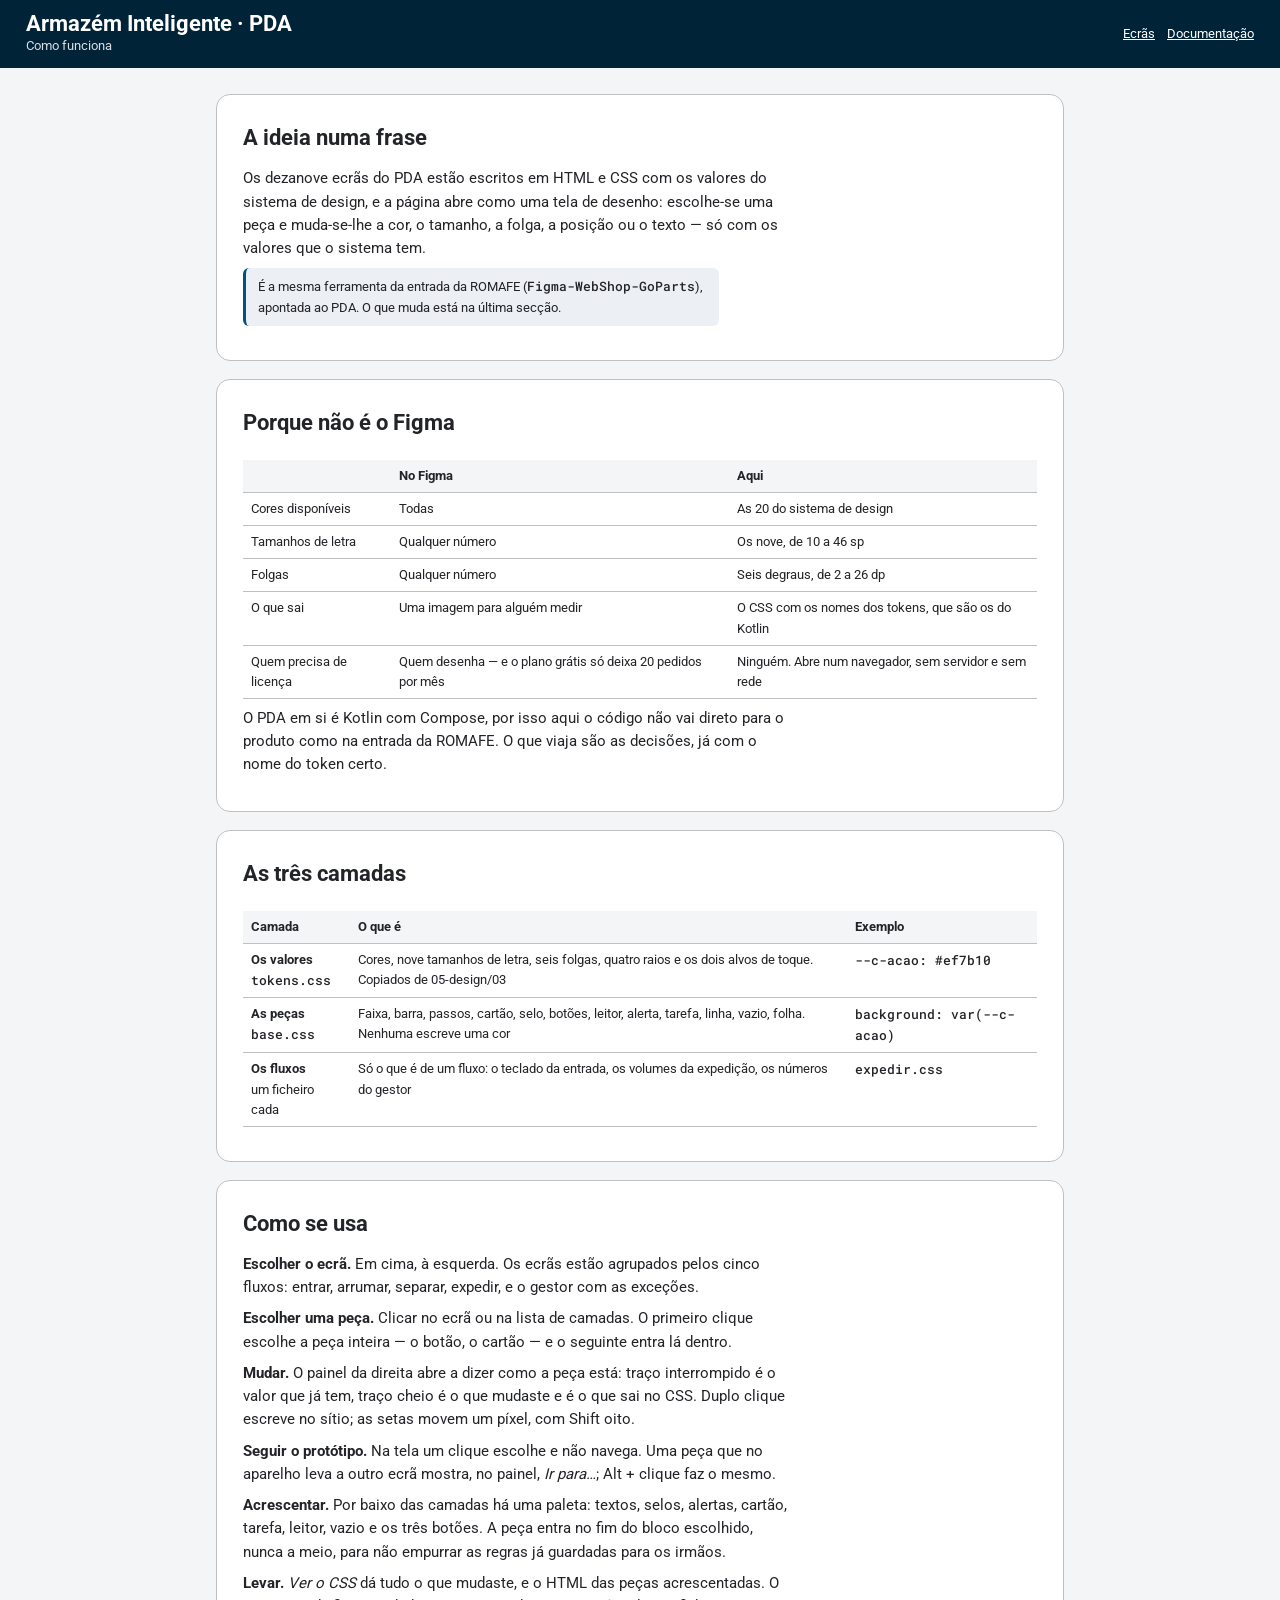
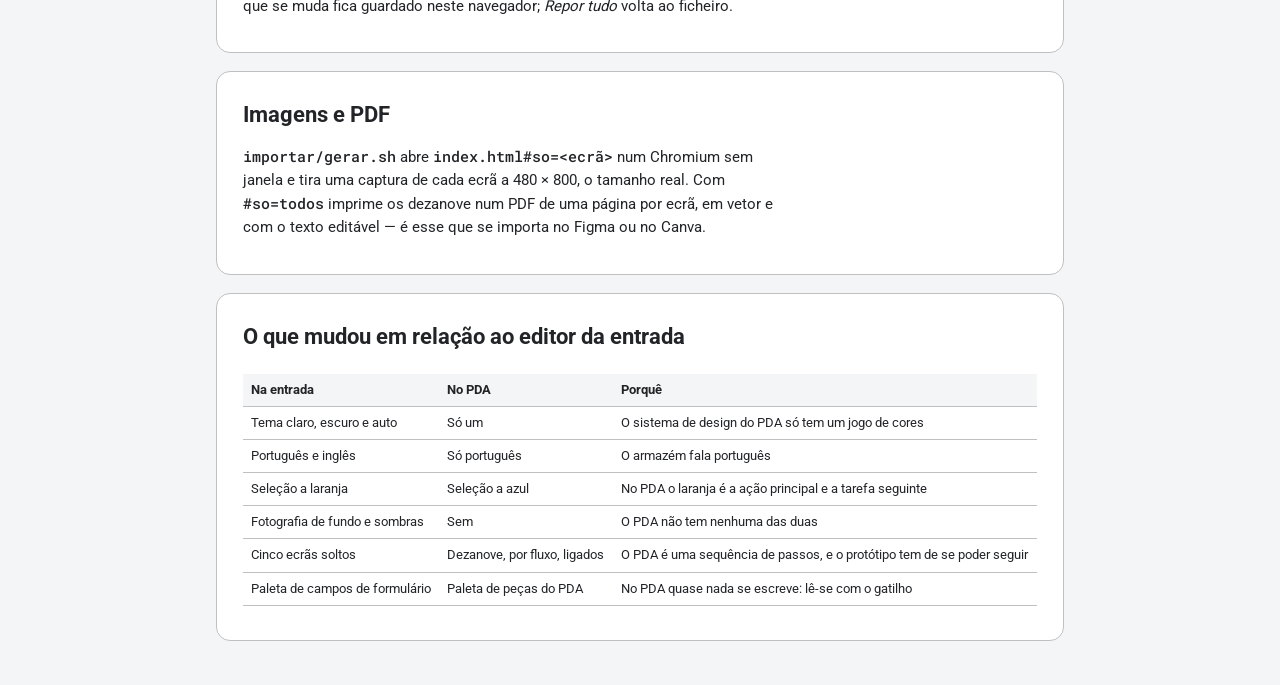
==== web/como-funciona.html @ 97be79d1 "initial" ====
<!DOCTYPE html>
<html lang="pt">
<head>
<meta charset="utf-8">
<meta name="viewport" content="width=device-width, initial-scale=1">
<title>Como funciona — Ecrãs do PDA</title>
<meta name="description" content="O que é a tela de desenho dos ecrãs do PDA, porque não é o Figma, e como está construída.">
<link rel="stylesheet" href="assets/css/tokens.css">
<link rel="stylesheet" href="assets/css/base.css">
<link rel="stylesheet" href="assets/css/documentacao.css">
</head>
<body>

<a class="skip-link" href="#conteudo">Saltar para o conteúdo</a>

<header class="doc-topo">
  <div>
    <h1 class="doc-topo__titulo">Armazém Inteligente · PDA</h1>
    <p class="doc-topo__sub">Como funciona</p>
  </div>
  <nav class="doc-topo__nav" aria-label="Páginas">
    <a href="index.html">Ecrãs</a>
    <a href="documentacao.html">Documentação</a>
  </nav>
</header>

<div class="doc-corpo doc-corpo--simples">
  <main class="doc-conteudo" id="conteudo">

    <section class="seccao" id="ideia">
      <h2>A ideia numa frase</h2>
      <p>
        Os dezanove ecrãs do PDA estão escritos em HTML e CSS com os valores do sistema de
        design, e a página abre como uma tela de desenho: escolhe-se uma peça e muda-se-lhe a
        cor, o tamanho, a folga, a posição ou o texto — só com os valores que o sistema tem.
      </p>
      <p class="nota">
        É a mesma ferramenta da entrada da ROMAFE (<code>Figma-WebShop-GoParts</code>),
        apontada ao PDA. O que muda está na última secção.
      </p>
    </section>

    <section class="seccao" id="diferenca">
      <h2>Porque não é o Figma</h2>
      <div class="rolo">
        <table class="tabela">
          <thead><tr><th></th><th>No Figma</th><th>Aqui</th></tr></thead>
          <tbody>
            <tr><td>Cores disponíveis</td><td>Todas</td><td>As 20 do sistema de design</td></tr>
            <tr><td>Tamanhos de letra</td><td>Qualquer número</td><td>Os nove, de 10 a 46 sp</td></tr>
            <tr><td>Folgas</td><td>Qualquer número</td><td>Seis degraus, de 2 a 26 dp</td></tr>
            <tr><td>O que sai</td><td>Uma imagem para alguém medir</td><td>O CSS com os nomes dos tokens, que são os do Kotlin</td></tr>
            <tr><td>Quem precisa de licença</td><td>Quem desenha — e o plano grátis só deixa 20 pedidos por mês</td><td>Ninguém. Abre num navegador, sem servidor e sem rede</td></tr>
          </tbody>
        </table>
      </div>
      <p>
        O PDA em si é Kotlin com Compose, por isso aqui o código não vai direto para o produto
        como na entrada da ROMAFE. O que viaja são as decisões, já com o nome do token certo.
      </p>
    </section>

    <section class="seccao" id="camadas">
      <h2>As três camadas</h2>
      <div class="rolo">
        <table class="tabela">
          <thead><tr><th>Camada</th><th>O que é</th><th>Exemplo</th></tr></thead>
          <tbody>
            <tr><td><strong>Os valores</strong><br><code>tokens.css</code></td><td>Cores, nove tamanhos de letra, seis folgas, quatro raios e os dois alvos de toque. Copiados de 05-design/03</td><td><code>--c-acao: #ef7b10</code></td></tr>
            <tr><td><strong>As peças</strong><br><code>base.css</code></td><td>Faixa, barra, passos, cartão, selo, botões, leitor, alerta, tarefa, linha, vazio, folha. Nenhuma escreve uma cor</td><td><code>background: var(--c-acao)</code></td></tr>
            <tr><td><strong>Os fluxos</strong><br>um ficheiro cada</td><td>Só o que é de um fluxo: o teclado da entrada, os volumes da expedição, os números do gestor</td><td><code>expedir.css</code></td></tr>
          </tbody>
        </table>
      </div>
    </section>

    <section class="seccao" id="usar">
      <h2>Como se usa</h2>
      <p><strong>Escolher o ecrã.</strong> Em cima, à esquerda. Os ecrãs estão agrupados pelos cinco fluxos: entrar, arrumar, separar, expedir, e o gestor com as exceções.</p>
      <p><strong>Escolher uma peça.</strong> Clicar no ecrã ou na lista de camadas. O primeiro clique escolhe a peça inteira — o botão, o cartão — e o seguinte entra lá dentro.</p>
      <p><strong>Mudar.</strong> O painel da direita abre a dizer como a peça está: traço interrompido é o valor que já tem, traço cheio é o que mudaste e é o que sai no CSS. Duplo clique escreve no sítio; as setas movem um píxel, com Shift oito.</p>
      <p><strong>Seguir o protótipo.</strong> Na tela um clique escolhe e não navega. Uma peça que no aparelho leva a outro ecrã mostra, no painel, <em>Ir para…</em>; Alt + clique faz o mesmo.</p>
      <p><strong>Acrescentar.</strong> Por baixo das camadas há uma paleta: textos, selos, alertas, cartão, tarefa, leitor, vazio e os três botões. A peça entra no fim do bloco escolhido, nunca a meio, para não empurrar as regras já guardadas para os irmãos.</p>
      <p><strong>Levar.</strong> <em>Ver o CSS</em> dá tudo o que mudaste, e o HTML das peças acrescentadas. O que se muda fica guardado neste navegador; <em>Repor tudo</em> volta ao ficheiro.</p>
    </section>

    <section class="seccao" id="importar">
      <h2>Imagens e PDF</h2>
      <p>
        <code>importar/gerar.sh</code> abre <code>index.html#so=&lt;ecrã&gt;</code> num Chromium sem
        janela e tira uma captura de cada ecrã a 480 × 800, o tamanho real. Com
        <code>#so=todos</code> imprime os dezanove num PDF de uma página por ecrã, em vetor e com
        o texto editável — é esse que se importa no Figma ou no Canva.
      </p>
    </section>

    <section class="seccao" id="mudou">
      <h2>O que mudou em relação ao editor da entrada</h2>
      <div class="rolo">
        <table class="tabela">
          <thead><tr><th>Na entrada</th><th>No PDA</th><th>Porquê</th></tr></thead>
          <tbody>
            <tr><td>Tema claro, escuro e auto</td><td>Só um</td><td>O sistema de design do PDA só tem um jogo de cores</td></tr>
            <tr><td>Português e inglês</td><td>Só português</td><td>O armazém fala português</td></tr>
            <tr><td>Seleção a laranja</td><td>Seleção a azul</td><td>No PDA o laranja é a ação principal e a tarefa seguinte</td></tr>
            <tr><td>Fotografia de fundo e sombras</td><td>Sem</td><td>O PDA não tem nenhuma das duas</td></tr>
            <tr><td>Cinco ecrãs soltos</td><td>Dezanove, por fluxo, ligados</td><td>O PDA é uma sequência de passos, e o protótipo tem de se poder seguir</td></tr>
            <tr><td>Paleta de campos de formulário</td><td>Paleta de peças do PDA</td><td>No PDA quase nada se escreve: lê-se com o gatilho</td></tr>
          </tbody>
        </table>
      </div>
    </section>

  </main>
</div>
</body>
</html>
---- web/assets/css/tokens.css ----
/* =========================================================
   ARMAZÉM INTELIGENTE — tokens do PDA
   Copiados sem alterar do sistema de design do dossiê
   (pda-docs/05-design/03-sistema-de-design, que os tira de
   core/design/Theme.kt). Este ficheiro é a única fonte da verdade:
   nenhum ecrã escreve uma cor, um tamanho ou uma folga à mão.

   O PDA não tem tema escuro. O EDA61K trabalha num armazém com a luz
   do armazém, e o sistema de design só define um jogo de cores — por
   isso aqui não há [data-theme], nem regra prefers-color-scheme.
   ========================================================= */

/* Roboto é a letra do Android, e é a que o EDA61K já traz. Vem em woff2
   variável — um ficheiro serve os três pesos. */
@font-face { font-family:'Roboto'; font-style:normal; font-weight:400 700; font-display:swap;
  src:url('../fonts/roboto-latin.woff2') format('woff2');
  unicode-range:U+0000-00FF,U+0131,U+0152-0153,U+02BB-02BC,U+02C6,U+02DA,U+02DC,U+0304,U+0308,U+0329,U+2000-206F,U+20AC,U+2122,U+2191,U+2193,U+2212,U+2215,U+FEFF,U+FFFD; }
@font-face { font-family:'Roboto'; font-style:normal; font-weight:400 700; font-display:swap;
  src:url('../fonts/roboto-latin-ext.woff2') format('woff2');
  unicode-range:U+0100-02BA,U+02BD-02C5,U+02C7-02CC,U+02CE-02D7,U+02DD-02FF,U+1E00-1E9F,U+1EF2-1EFF,U+2020,U+20A0-20AB,U+20AD-20C0,U+2113,U+2C60-2C7F,U+A720-A7FF; }
@font-face { font-family:'Roboto Mono'; font-style:normal; font-weight:500; font-display:swap;
  src:url('../fonts/roboto-mono-latin.woff2') format('woff2');
  unicode-range:U+0000-00FF,U+2000-206F,U+20AC,U+2122,U+FEFF,U+FFFD; }
@font-face { font-family:'Roboto Mono'; font-style:normal; font-weight:500; font-display:swap;
  src:url('../fonts/roboto-mono-latin-ext.woff2') format('woff2');
  unicode-range:U+0100-02BA,U+1E00-1E9F,U+20A0-20C0; }


:root {
  /* ---------- cor — marca (03 §2.1) ---------- */
  --c-acento:        #00537e;   /* cabeçalhos, ligações, seleção */
  --c-acao:          #ef7b10;   /* o botão principal — um por ecrã */
  --c-acao-premido:  #d26c0e;
  --c-cinzento:      #bfc0c2;   /* separadores, molduras */
  --c-invertido:     #012338;   /* faixas e barras */

  /* ---------- cor — superfície e texto (03 §2.2) ---------- */
  --c-fundo:         #f4f5f7;
  --c-cartao:        #ffffff;
  --c-texto:         #222428;
  --c-texto-2:       #52514e;   /* texto secundário */
  --c-texto-3:       #6b6e74;   /* texto ténue */
  --c-sobre-marca:   #ffffff;

  /* ---------- cor — estado (03 §2.3) ----------
     O estado nunca se diz só pela cor: cada um tem cor, palavra e posição. */
  --c-bom:           #367c2b;
  --c-bom-suave:     #e7efe6;
  --c-aviso:         #876c0d;
  --c-aviso-suave:   #fdf5d5;
  --c-serio:         #a2451c;
  --c-erro:          #cf372d;
  --c-erro-suave:    #f9e7e6;
  --c-neutro:        #52514e;
  --c-neutro-suave:  #eceff3;

  /* ---------- tipografia (03 §3) — nove tamanhos, em sp ---------- */
  --f-base: 'Roboto', system-ui, "Segoe UI", Arial, sans-serif;
  --f-mono: 'Roboto Mono', ui-monospace, Consolas, monospace;
  --t-micro:    10px;   /* etiquetas de canto */
  --t-tiny:     12px;   /* legendas */
  --t-small:    13px;   /* texto secundário */
  --t-body:     15px;   /* texto corrente */
  --t-lead:     17px;   /* primeira linha de um cartão */
  --t-big:      22px;   /* títulos de secção */
  --t-huge:     30px;   /* números do relatório */
  --t-giant:    40px;   /* a ordem do passo da missão */
  --t-colossal: 46px;   /* só o que se lê com o braço esticado */

  /* ---------- espaço e forma (03 §4), em dp ---------- */
  --e-xs:  2px;
  --e-sm:  6px;
  --e-md:  8px;
  --e-lg:  12px;
  --e-xl:  18px;
  --e-xxl: 26px;

  --r-sm:   6px;
  --r-md:   10px;
  --r-lg:   14px;
  --r-pill: 999px;

  /* ---------- alvos de toque (03 §4) ---------- */
  --alvo:    48px;   /* o mínimo — e o mínimo das WCAG */
  --alvo-lg: 62px;   /* a ação principal de cada ecrã */

  /* ---------- o aparelho ----------
     Honeywell EDA61K: 480 × 800 px a 240 dpi, que dão 320 × 533 dp. */
  --ecra-l: 320px;
  --ecra-a: 533px;
}


/* ---------- ACRESCENTOS ----------
   Nenhuma cor nova. O que está aqui é uma cor do sistema usada de outra
   maneira, e está marcado para se poder levar ao Theme.kt ou tirar. */
:root {
  /* O véu da folha de exceção: o invertido a 45%. A folha tem de deixar ver
     o passo que está por baixo, senão quem a abre perde o sítio onde estava. */
  --c-veu: rgba(1, 35, 56, .45);

  /* A barra de progresso dos passos: 4 dp, fora da escala de espaço porque
     é uma espessura e não uma folga. */
  --espessura-progresso: 4px;
}
---- web/assets/css/base.css ----
/* =========================================================
   ARMAZÉM INTELIGENTE — peças do PDA
   Os seis componentes do sistema (03 §5) e as peças pequenas que
   os ecrãs repetem. Nenhuma escreve uma cor: todas apontam para
   um valor de tokens.css.
   ========================================================= */

*, *::before, *::after { box-sizing: border-box; }
html, body { margin: 0; }
body { font-family: var(--f-base); color: var(--c-texto); }
p, h1, h2, h3 { margin: 0; }
code { font-family: var(--f-mono); }

.skip-link { position: absolute; left: -9999px; }
.skip-link:focus { left: var(--e-lg); top: var(--e-lg); z-index: 99; background: var(--c-cartao); padding: var(--e-md); }

/* ---------- o ecrã do aparelho ---------- */
.pda {
  position: relative;
  width: var(--ecra-l); height: var(--ecra-a);
  display: flex; flex-direction: column; overflow: hidden;
  background: var(--c-fundo); color: var(--c-texto);
  font-family: var(--f-base); font-size: var(--t-body); line-height: 1.3;
}

.corpo  { flex: 1; min-height: 0; padding: var(--e-lg); display: flex; flex-direction: column; gap: var(--e-md); overflow: hidden; }
.rodape { padding: var(--e-sm) var(--e-lg) var(--e-lg); display: flex; flex-direction: column; gap: var(--e-md); }

/* ---------- Faixa: quem é e se há rede, sempre no mesmo sítio ---------- */
.faixa {
  display: flex; align-items: center; gap: var(--e-md);
  padding: var(--e-sm) var(--e-lg);
  background: var(--c-invertido); color: var(--c-sobre-marca);
  font-size: var(--t-tiny); font-weight: 500;
}
.faixa__perfil { font-size: var(--t-micro); font-weight: 700; letter-spacing: .08em; text-transform: uppercase; }
.faixa__nome   { margin-left: auto; }
.faixa__rede   { font-size: var(--t-micro); }
/* Sem rede, a faixa não muda de cor: muda de palavra. Vermelho sobre o
   invertido não se lê, e a cor sozinha não diz estado — 03 §2.3. */
.faixa__rede--sem { font-weight: 700; text-transform: uppercase; letter-spacing: .05em; }

/* ---------- BarraDeTopo ---------- */
.barra { padding: var(--e-md) var(--e-lg); background: var(--c-cartao); border-bottom: 1px solid var(--c-cinzento); }
.barra__titulo { font-size: var(--t-lead); font-weight: 700; }
.barra__sub    { font-size: var(--t-tiny); color: var(--c-texto-3); margin-top: var(--e-xs); }

/* ---------- Passos da missão ---------- */
.passos { padding: var(--e-md) var(--e-lg); background: var(--c-cartao); border-bottom: 1px solid var(--c-cinzento); }
.passos__linha  { display: flex; justify-content: space-between; align-items: baseline; }
.passos__titulo { font-size: var(--t-small); font-weight: 500; color: var(--c-texto-2); }
.passos__conta  { font-size: var(--t-tiny); font-weight: 500; color: var(--c-texto-3); }
.passos__barra  { display: flex; gap: var(--e-xs); margin-top: var(--e-sm); }
.passos__traco  { flex: 1; height: var(--espessura-progresso); border-radius: var(--r-pill); background: var(--c-cinzento); }
.passos__traco--feito { background: var(--c-acento); }

/* ---------- texto ---------- */
.ordem  { font-size: var(--t-giant); font-weight: 700; line-height: 1.05; letter-spacing: -.01em; }
.ordem--menor { font-size: var(--t-huge); }
.codigo {
  font-size: var(--t-colossal); font-weight: 700; line-height: 1.05; letter-spacing: -.02em;
  color: var(--c-acento); font-variant-numeric: tabular-nums; white-space: nowrap;
}
.codigo--menor { font-size: var(--t-huge); }
.codigo--apagado { color: var(--c-cinzento); }

.txt-lead    { font-size: var(--t-lead); font-weight: 700; }
.txt-corpo   { font-size: var(--t-body); color: var(--c-texto-2); }
.txt-sec     { font-size: var(--t-small); color: var(--c-texto-2); }
.txt-legenda { font-size: var(--t-tiny); color: var(--c-texto-3); }

/* ---------- Cartao ---------- */
.cartao {
  display: flex; flex-direction: column; gap: var(--e-xs);
  padding: var(--e-md) var(--e-lg);
  background: var(--c-cartao); border: 1px solid var(--c-cinzento); border-radius: var(--r-md);
}
.cartao--acento { border-color: var(--c-acento); }

.rotulo { font-size: var(--t-micro); font-weight: 700; letter-spacing: .08em; text-transform: uppercase; color: var(--c-texto-3); }
.rotulo--acento { color: var(--c-acento); }

/* ---------- Selo: estado com cor e palavra ---------- */
.selo {
  align-self: flex-start;
  padding: var(--e-xs) var(--e-md); border-radius: var(--r-pill);
  font-size: var(--t-micro); font-weight: 700; letter-spacing: .05em; text-transform: uppercase;
  background: var(--c-neutro-suave); color: var(--c-neutro);
}
.selo--bom    { background: var(--c-bom-suave);   color: var(--c-bom); }
.selo--aviso  { background: var(--c-aviso-suave); color: var(--c-aviso); }
.selo--erro   { background: var(--c-erro-suave);  color: var(--c-erro); }
.selo--acento { background: var(--c-neutro-suave); color: var(--c-acento); }

/* ---------- Botões ----------
   A variante vem do papel da ação, não de uma cor solta. A AcaoPrincipal é
   uma por ecrã e tem 62 dp; as outras ficam nos 48 dp do mínimo. */
.btn {
  display: flex; align-items: center; justify-content: center; width: 100%;
  min-height: var(--alvo); padding: 0 var(--e-lg);
  border: 1px solid var(--c-cinzento); border-radius: var(--r-md);
  background: var(--c-cartao); color: var(--c-texto);
  font: 500 var(--t-body)/1.2 var(--f-base); text-align: center; cursor: pointer;
}
.btn--acao {
  min-height: var(--alvo-lg); border-color: transparent;
  background: var(--c-acao); color: var(--c-sobre-marca);
  font-size: var(--t-lead); font-weight: 700;
}
.btn--acao:active { background: var(--c-acao-premido); }
.btn--secundario { border: 2px solid var(--c-acento); color: var(--c-acento); font-weight: 700; }
.btn:disabled { background: var(--c-neutro-suave); border-color: transparent; color: var(--c-texto-3); cursor: not-allowed; }
.btn:focus-visible { outline: 3px solid var(--c-acento); outline-offset: 2px; }

.par { display: flex; gap: var(--e-md); }
.par > * { flex: 1; }

/* ---------- Leitor: onde a pessoa tem de ler com o gatilho ---------- */
.leitor {
  display: flex; align-items: center; gap: var(--e-lg);
  padding: var(--e-md) var(--e-lg); border-radius: var(--r-md);
  background: var(--c-neutro-suave); color: var(--c-texto-2);
  font-size: var(--t-small); font-weight: 500;
}
.leitor__icone { display: flex; align-items: flex-end; gap: var(--e-xs); flex: none; }
.leitor__icone i { display: block; width: 3px; height: 16px; background: var(--c-acento); }
.leitor__icone i:nth-child(2n) { width: 2px; height: 12px; }

/* ---------- Alertas ---------- */
.alerta { padding: var(--e-md) var(--e-lg); border-radius: var(--r-md); font-size: var(--t-tiny); }
.alerta__titulo { display: block; font-size: var(--t-small); font-weight: 700; }
.alerta--bom   { background: var(--c-bom-suave);   color: var(--c-bom); }
.alerta--aviso { background: var(--c-aviso-suave); color: var(--c-aviso); }
.alerta--erro  { background: var(--c-erro-suave);  color: var(--c-erro); }

/* ---------- Tarefa na fila: o quê, e porquê ---------- */
.tarefa {
  display: flex; flex-direction: column; gap: var(--e-xs); width: 100%;
  padding: var(--e-md) var(--e-lg); text-align: left;
  background: var(--c-cartao); border: 1px solid var(--c-cinzento); border-radius: var(--r-md);
  font: inherit; color: inherit;
}
.tarefa--seguinte { border: 2px solid var(--c-acao); }
.tarefa__titulo { font-size: var(--t-body); font-weight: 700; }
.tarefa__porque { font-size: var(--t-tiny); color: var(--c-texto-2); }

/* ---------- Linha: rótulo à esquerda, valor à direita ---------- */
.linha { display: flex; justify-content: space-between; gap: var(--e-md); font-size: var(--t-small); color: var(--c-texto-2); }
.linha__valor { color: var(--c-texto); font-weight: 500; text-align: right; font-variant-numeric: tabular-nums; }
.linha__valor--bom   { color: var(--c-bom); }
.linha__valor--aviso { color: var(--c-aviso); }
.linha__valor--erro  { color: var(--c-erro); }
.linha__valor--mono  { font-family: var(--f-mono); }

/* ---------- Vazio: nunca um ecrã em branco ---------- */
.vazio { display: flex; flex-direction: column; align-items: center; gap: var(--e-sm); padding: var(--e-xxl) var(--e-lg); text-align: center; }
.vazio__titulo { font-size: var(--t-lead); font-weight: 700; }
.vazio__texto  { font-size: var(--t-small); color: var(--c-texto-2); }

/* ---------- Folha de exceção: abre por cima do passo ---------- */
.folha { position: absolute; inset: 0; display: flex; align-items: flex-end; background: var(--c-veu); }
.folha__caixa {
  width: 100%; display: flex; flex-direction: column; gap: var(--e-sm);
  padding: var(--e-lg) var(--e-lg) var(--e-lg);
  background: var(--c-cartao); border-radius: var(--r-lg) var(--r-lg) 0 0;
}
.folha__opcao {
  display: flex; align-items: center; min-height: var(--alvo) ; padding: 0 var(--e-lg);
  border: 1px solid var(--c-cinzento); border-radius: var(--r-sm);
  background: var(--c-cartao); font: inherit; font-size: var(--t-body); color: var(--c-texto); text-align: left;
}
---- web/assets/css/documentacao.css ----
/* =========================================================
   ARMAZÉM INTELIGENTE — folha das páginas de documentação
   Só estas páginas. Não entra no PDA.
   ========================================================= */

body { background: var(--c-fundo); font-size: var(--t-body); line-height: 1.55; }
a { color: var(--c-acento); }

.doc-topo {
  position: sticky; top: 0; z-index: 10;
  display: flex; align-items: center; justify-content: space-between; gap: var(--e-lg); flex-wrap: wrap;
  padding: var(--e-lg) var(--e-xxl);
  background: var(--c-invertido); color: var(--c-sobre-marca);
}
.doc-topo a { color: var(--c-sobre-marca); }
.doc-topo__titulo { font-size: var(--t-big); font-weight: 700; line-height: 1.1; }
.doc-topo__sub { font-size: var(--t-small); opacity: .85; }
.doc-topo__nav { display: flex; gap: var(--e-lg); font-size: var(--t-small); }

.doc-corpo {
  display: grid; grid-template-columns: 220px minmax(0, 1fr); gap: var(--e-xxl); align-items: start;
  max-width: 1180px; margin: 0 auto; padding: var(--e-xxl);
}
.doc-corpo--simples { grid-template-columns: minmax(0, 1fr); max-width: 900px; }
.doc-indice { position: sticky; top: 84px; font-size: var(--t-small); }
.doc-indice ol { margin: 0; padding-left: var(--e-xl); display: grid; gap: var(--e-sm); color: var(--c-texto-3); }
.doc-indice a { text-decoration: none; }
.doc-indice a:hover { text-decoration: underline; }

.seccao {
  background: var(--c-cartao); border: 1px solid var(--c-cinzento); border-radius: var(--r-lg);
  padding: var(--e-xxl); margin-bottom: var(--e-xl); scroll-margin-top: 90px;
}
.seccao h2 { font-size: var(--t-big); margin-bottom: var(--e-lg); }
.seccao h3 { font-size: var(--t-lead); margin: var(--e-xl) 0 var(--e-sm); }
.seccao > p { max-width: 68ch; margin-bottom: var(--e-md); }

.nota {
  border-left: 3px solid var(--c-acento); background: var(--c-neutro-suave);
  padding: var(--e-md) var(--e-lg); border-radius: var(--r-sm); font-size: var(--t-small); max-width: 68ch;
}
pre { background: var(--c-neutro-suave); border-radius: var(--r-md); padding: var(--e-lg); overflow-x: auto; margin: var(--e-md) 0; }
pre code { font-size: var(--t-tiny); line-height: 1.7; }

.grelha-cores { display: grid; grid-template-columns: repeat(auto-fill, minmax(170px, 1fr)); gap: var(--e-md); margin: var(--e-md) 0 var(--e-xl); }
.cor { text-align: left; font: inherit; cursor: pointer; border: 1px solid var(--c-cinzento); border-radius: var(--r-md); background: var(--c-cartao); padding: 0; overflow: hidden; }
.cor:hover { border-color: var(--c-acento); }
.cor__amostra { display: block; height: 52px; border-bottom: 1px solid var(--c-cinzento); }
.cor__texto { display: block; padding: var(--e-sm) var(--e-md); }
.cor__nome { display: block; font-size: var(--t-tiny); font-weight: 700; }
.cor__valor { display: block; font-family: var(--f-mono); font-size: 11px; color: var(--c-texto-2); }
.cor__uso { display: block; font-size: 11px; color: var(--c-texto-3); }

.tabela { width: 100%; border-collapse: collapse; font-size: var(--t-small); margin: var(--e-md) 0; }
.tabela th, .tabela td { text-align: left; padding: var(--e-sm) var(--e-md); border-bottom: 1px solid var(--c-cinzento); vertical-align: top; }
.tabela th { background: var(--c-fundo); }
.rolo { overflow-x: auto; }

.escala { display: grid; gap: var(--e-sm); margin: var(--e-md) 0; }
.degrau { display: grid; grid-template-columns: 120px 1fr; align-items: baseline; gap: var(--e-lg); }
.degrau__nome { font-family: var(--f-mono); font-size: var(--t-tiny); color: var(--c-texto-2); }
.degrau__barra { height: 14px; background: var(--c-acento); border-radius: 2px; align-self: center; }
.degrau__amostra { white-space: nowrap; overflow: hidden; text-overflow: ellipsis; line-height: 1.15; }

/* os exemplos vivos dentro de uma moldura do tamanho do aparelho */
.demo { display: flex; flex-wrap: wrap; gap: var(--e-lg); align-items: flex-start; padding: var(--e-lg); background: var(--c-fundo); border-radius: var(--r-md); margin: var(--e-md) 0; }
.demo__coluna { width: var(--ecra-l); max-width: 100%; display: flex; flex-direction: column; gap: var(--e-md); }

@media (max-width: 860px) {
  .doc-corpo { grid-template-columns: 1fr; padding: var(--e-lg); }
  .doc-indice { position: static; }
  .seccao { padding: var(--e-lg); }
}
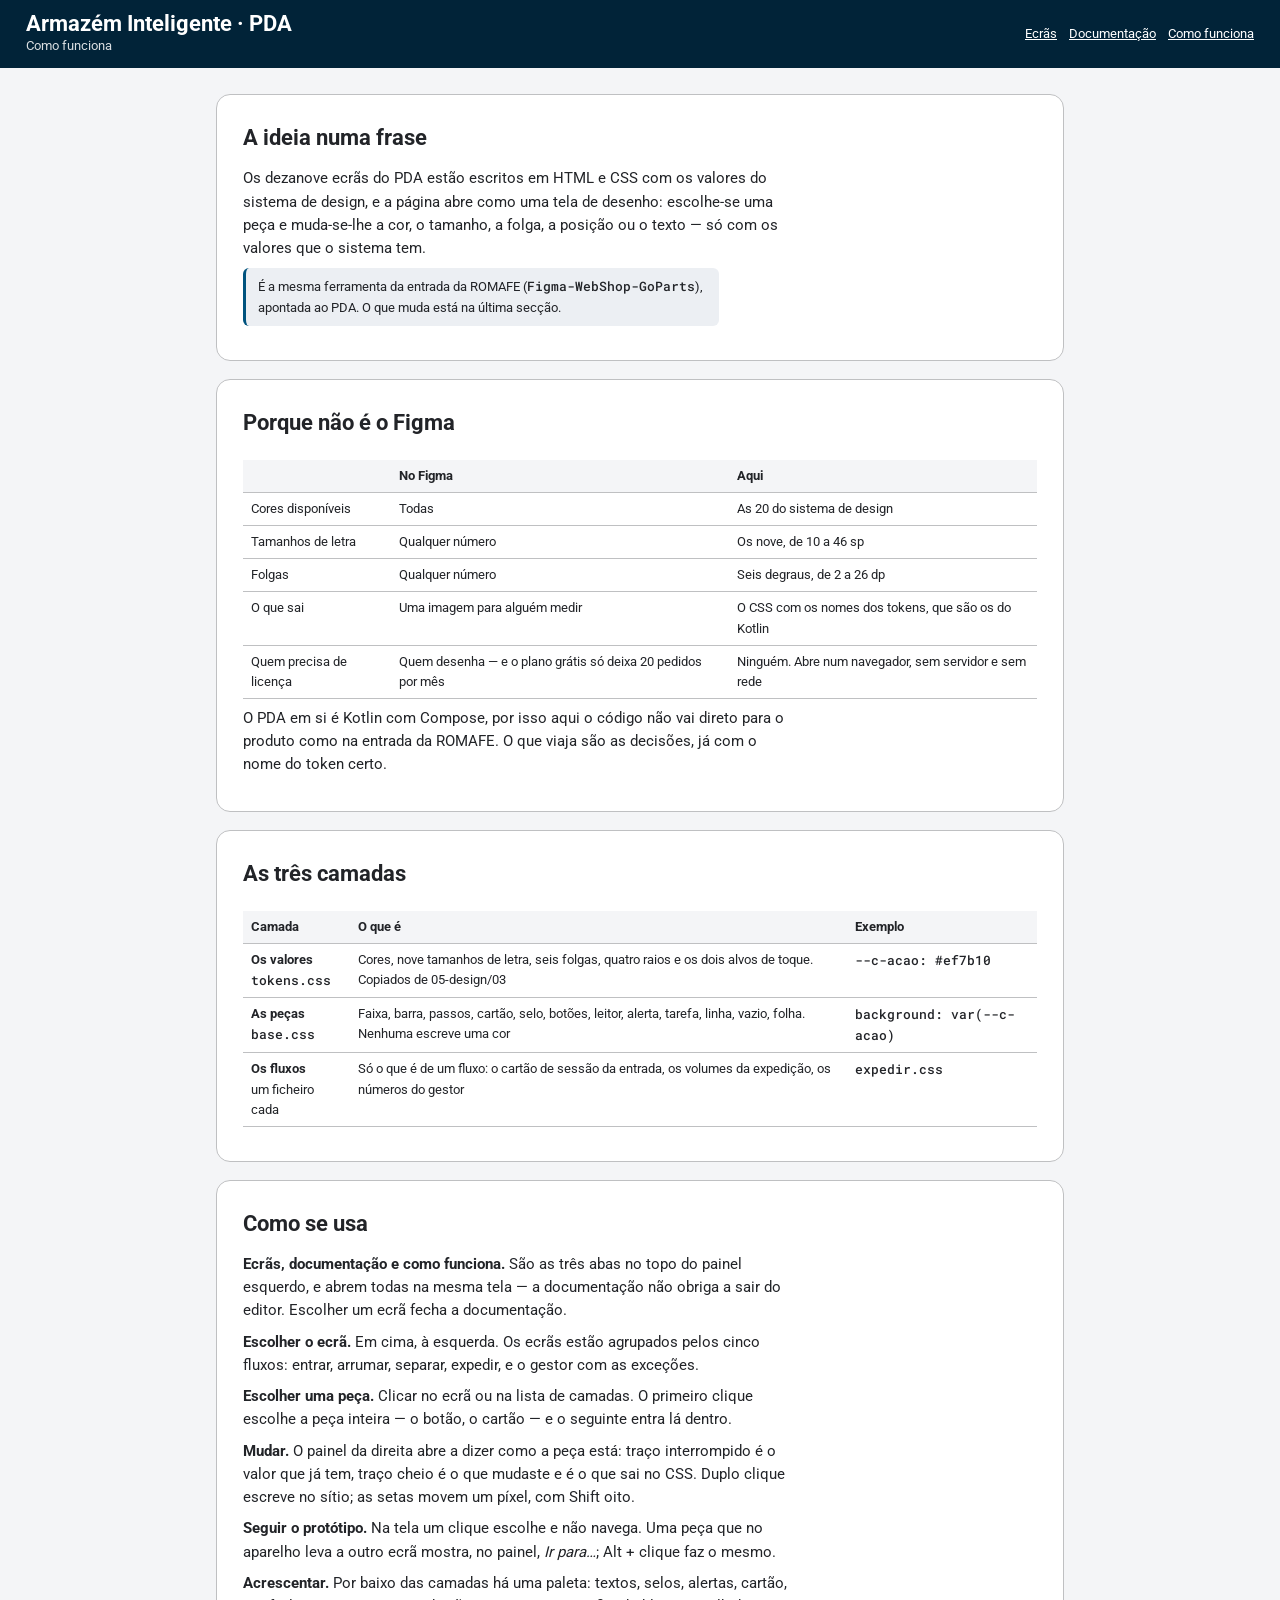
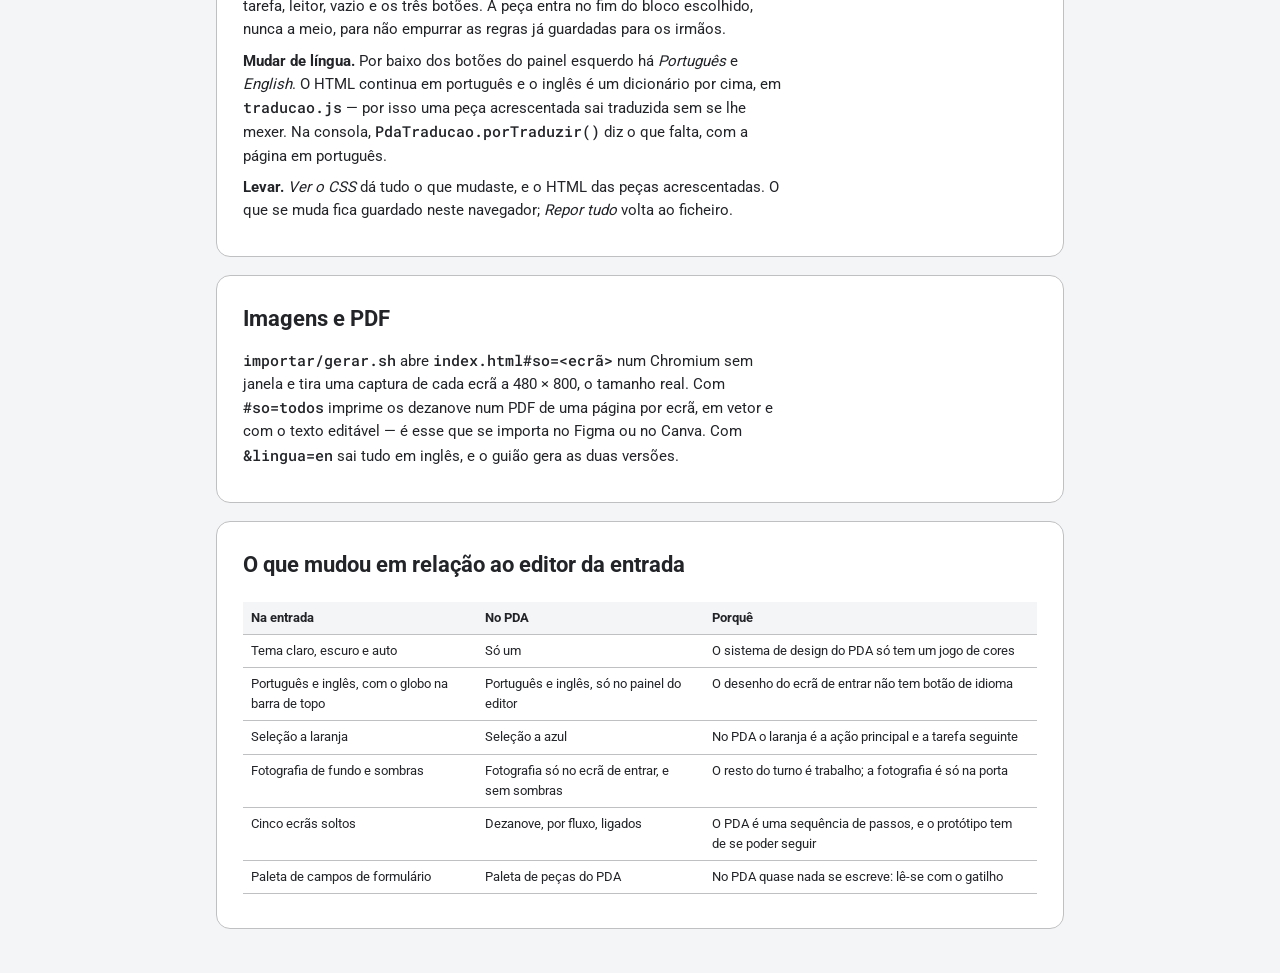
==== commit def9ddf7: "icon app and initial page" ====
--- a/web/como-funciona.html
+++ b/web/como-funciona.html
@@ -5,6 +5,7 @@
 <meta name="viewport" content="width=device-width, initial-scale=1">
 <title>Como funciona — Ecrãs do PDA</title>
 <meta name="description" content="O que é a tela de desenho dos ecrãs do PDA, porque não é o Figma, e como está construída.">
+<link rel="icon" href="assets/img/simbolo-app.svg" type="image/svg+xml">
 <link rel="stylesheet" href="assets/css/tokens.css">
 <link rel="stylesheet" href="assets/css/base.css">
 <link rel="stylesheet" href="assets/css/documentacao.css">
@@ -21,6 +22,7 @@
   <nav class="doc-topo__nav" aria-label="Páginas">
     <a href="index.html">Ecrãs</a>
     <a href="documentacao.html">Documentação</a>
+    <a href="como-funciona.html">Como funciona</a>
   </nav>
 </header>
 
@@ -68,7 +70,7 @@
           <tbody>
             <tr><td><strong>Os valores</strong><br><code>tokens.css</code></td><td>Cores, nove tamanhos de letra, seis folgas, quatro raios e os dois alvos de toque. Copiados de 05-design/03</td><td><code>--c-acao: #ef7b10</code></td></tr>
             <tr><td><strong>As peças</strong><br><code>base.css</code></td><td>Faixa, barra, passos, cartão, selo, botões, leitor, alerta, tarefa, linha, vazio, folha. Nenhuma escreve uma cor</td><td><code>background: var(--c-acao)</code></td></tr>
-            <tr><td><strong>Os fluxos</strong><br>um ficheiro cada</td><td>Só o que é de um fluxo: o teclado da entrada, os volumes da expedição, os números do gestor</td><td><code>expedir.css</code></td></tr>
+            <tr><td><strong>Os fluxos</strong><br>um ficheiro cada</td><td>Só o que é de um fluxo: o cartão de sessão da entrada, os volumes da expedição, os números do gestor</td><td><code>expedir.css</code></td></tr>
           </tbody>
         </table>
       </div>
@@ -76,11 +78,13 @@
 
     <section class="seccao" id="usar">
       <h2>Como se usa</h2>
+      <p><strong>Ecrãs, documentação e como funciona.</strong> São as três abas no topo do painel esquerdo, e abrem todas na mesma tela — a documentação não obriga a sair do editor. Escolher um ecrã fecha a documentação.</p>
       <p><strong>Escolher o ecrã.</strong> Em cima, à esquerda. Os ecrãs estão agrupados pelos cinco fluxos: entrar, arrumar, separar, expedir, e o gestor com as exceções.</p>
       <p><strong>Escolher uma peça.</strong> Clicar no ecrã ou na lista de camadas. O primeiro clique escolhe a peça inteira — o botão, o cartão — e o seguinte entra lá dentro.</p>
       <p><strong>Mudar.</strong> O painel da direita abre a dizer como a peça está: traço interrompido é o valor que já tem, traço cheio é o que mudaste e é o que sai no CSS. Duplo clique escreve no sítio; as setas movem um píxel, com Shift oito.</p>
       <p><strong>Seguir o protótipo.</strong> Na tela um clique escolhe e não navega. Uma peça que no aparelho leva a outro ecrã mostra, no painel, <em>Ir para…</em>; Alt + clique faz o mesmo.</p>
       <p><strong>Acrescentar.</strong> Por baixo das camadas há uma paleta: textos, selos, alertas, cartão, tarefa, leitor, vazio e os três botões. A peça entra no fim do bloco escolhido, nunca a meio, para não empurrar as regras já guardadas para os irmãos.</p>
+      <p><strong>Mudar de língua.</strong> Por baixo dos botões do painel esquerdo há <em>Português</em> e <em>English</em>. O HTML continua em português e o inglês é um dicionário por cima, em <code>traducao.js</code> — por isso uma peça acrescentada sai traduzida sem se lhe mexer. Na consola, <code>PdaTraducao.porTraduzir()</code> diz o que falta, com a página em português.</p>
       <p><strong>Levar.</strong> <em>Ver o CSS</em> dá tudo o que mudaste, e o HTML das peças acrescentadas. O que se muda fica guardado neste navegador; <em>Repor tudo</em> volta ao ficheiro.</p>
     </section>
 
@@ -90,7 +94,8 @@
         <code>importar/gerar.sh</code> abre <code>index.html#so=&lt;ecrã&gt;</code> num Chromium sem
         janela e tira uma captura de cada ecrã a 480 × 800, o tamanho real. Com
         <code>#so=todos</code> imprime os dezanove num PDF de uma página por ecrã, em vetor e com
-        o texto editável — é esse que se importa no Figma ou no Canva.
+        o texto editável — é esse que se importa no Figma ou no Canva. Com
+        <code>&amp;lingua=en</code> sai tudo em inglês, e o guião gera as duas versões.
       </p>
     </section>
 
@@ -101,9 +106,9 @@
           <thead><tr><th>Na entrada</th><th>No PDA</th><th>Porquê</th></tr></thead>
           <tbody>
             <tr><td>Tema claro, escuro e auto</td><td>Só um</td><td>O sistema de design do PDA só tem um jogo de cores</td></tr>
-            <tr><td>Português e inglês</td><td>Só português</td><td>O armazém fala português</td></tr>
+            <tr><td>Português e inglês, com o globo na barra de topo</td><td>Português e inglês, só no painel do editor</td><td>O desenho do ecrã de entrar não tem botão de idioma</td></tr>
             <tr><td>Seleção a laranja</td><td>Seleção a azul</td><td>No PDA o laranja é a ação principal e a tarefa seguinte</td></tr>
-            <tr><td>Fotografia de fundo e sombras</td><td>Sem</td><td>O PDA não tem nenhuma das duas</td></tr>
+            <tr><td>Fotografia de fundo e sombras</td><td>Fotografia só no ecrã de entrar, e sem sombras</td><td>O resto do turno é trabalho; a fotografia é só na porta</td></tr>
             <tr><td>Cinco ecrãs soltos</td><td>Dezanove, por fluxo, ligados</td><td>O PDA é uma sequência de passos, e o protótipo tem de se poder seguir</td></tr>
             <tr><td>Paleta de campos de formulário</td><td>Paleta de peças do PDA</td><td>No PDA quase nada se escreve: lê-se com o gatilho</td></tr>
           </tbody>
@@ -113,5 +118,17 @@
 
   </main>
 </div>
+<script>
+/* Dentro do editor (index.html), estas ligações trocam a aba em vez de navegar. */
+if (window.top !== window) {
+  document.querySelectorAll('.doc-topo__nav a').forEach(function (a) {
+    a.addEventListener('click', function (ev) {
+      ev.preventDefault();
+      var qual = a.getAttribute('href').replace('.html', '');
+      window.parent.postMessage({ pda: 'aba', qual: qual === 'index' ? '' : qual }, '*');
+    });
+  });
+}
+</script>
 </body>
 </html>
--- a/web/assets/css/tokens.css
+++ b/web/assets/css/tokens.css
@@ -18,6 +18,10 @@
 @font-face { font-family:'Roboto'; font-style:normal; font-weight:400 700; font-display:swap;
   src:url('../fonts/roboto-latin-ext.woff2') format('woff2');
   unicode-range:U+0100-02BA,U+02BD-02C5,U+02C7-02CC,U+02CE-02D7,U+02DD-02FF,U+1E00-1E9F,U+1EF2-1EFF,U+2020,U+20A0-20AB,U+20AD-20C0,U+2113,U+2C60-2C7F,U+A720-A7FF; }
+/* Motor é a letra da marca, e só da marca: a palavra ROMAFE. Vem do
+   Figma-WebShop-GoParts, onde a marca tem o mesmo desenho. */
+@font-face { font-family:'Motor'; font-style:normal; font-weight:400 700; font-display:swap;
+  src:url('../fonts/motor-latin.woff2') format('woff2'); }
 @font-face { font-family:'Roboto Mono'; font-style:normal; font-weight:500; font-display:swap;
   src:url('../fonts/roboto-mono-latin.woff2') format('woff2');
   unicode-range:U+0000-00FF,U+2000-206F,U+20AC,U+2122,U+FEFF,U+FFFD; }
@@ -57,6 +61,7 @@
   /* ---------- tipografia (03 §3) — nove tamanhos, em sp ---------- */
   --f-base: 'Roboto', system-ui, "Segoe UI", Arial, sans-serif;
   --f-mono: 'Roboto Mono', ui-monospace, Consolas, monospace;
+  --f-marca: 'Motor', 'Roboto', sans-serif;
   --t-micro:    10px;   /* etiquetas de canto */
   --t-tiny:     12px;   /* legendas */
   --t-small:    13px;   /* texto secundário */
@@ -92,12 +97,16 @@
 
 
 /* ---------- ACRESCENTOS ----------
-   Nenhuma cor nova. O que está aqui é uma cor do sistema usada de outra
-   maneira, e está marcado para se poder levar ao Theme.kt ou tirar. */
+   O que o sistema de design do PDA ainda não tem. Está marcado para se
+   poder levar ao Theme.kt ou tirar. */
 :root {
-  /* O véu da folha de exceção: o invertido a 45%. A folha tem de deixar ver
-     o passo que está por baixo, senão quem a abre perde o sítio onde estava. */
+  /* O invertido a 45%: o véu da folha de exceção, que tem de deixar ver o
+     passo por baixo, e o escuro por cima da fotografia do ecrã de entrar. */
   --c-veu: rgba(1, 35, 56, .45);
+
+  /* O azul da palavra ROMAFE, o mesmo do GoParts em qualquer fundo. Não
+     é o acento do PDA (#00537e): é a cor do nome, e não muda. */
+  --c-logotipo: #2762a8;
 
   /* A barra de progresso dos passos: 4 dp, fora da escala de espaço porque
      é uma espessura e não uma folga. */
--- a/web/assets/css/base.css
+++ b/web/assets/css/base.css
@@ -28,17 +28,26 @@
 
 /* ---------- Faixa: quem é e se há rede, sempre no mesmo sítio ---------- */
 .faixa {
-  display: flex; align-items: center; gap: var(--e-md);
-  padding: var(--e-sm) var(--e-lg);
+  display: flex; align-items: center; gap: var(--e-md); flex: none;
+  padding: var(--e-md) var(--e-lg);
   background: var(--c-invertido); color: var(--c-sobre-marca);
-  font-size: var(--t-tiny); font-weight: 500;
+  font-size: var(--t-small);
 }
-.faixa__perfil { font-size: var(--t-micro); font-weight: 700; letter-spacing: .08em; text-transform: uppercase; }
-.faixa__nome   { margin-left: auto; }
-.faixa__rede   { font-size: var(--t-micro); }
-/* Sem rede, a faixa não muda de cor: muda de palavra. Vermelho sobre o
-   invertido não se lê, e a cor sozinha não diz estado — 03 §2.3. */
-.faixa__rede--sem { font-weight: 700; text-transform: uppercase; letter-spacing: .05em; }
+.faixa__icone   { width: 20px; height: 18px; flex: none; }   /* o símbolo da app, ver img/simbolo-app.svg */
+.faixa__divisor { width: 2px; height: 16px; background: var(--c-acao); flex: none; }
+.faixa__perfil  { font-size: var(--t-tiny); font-weight: 700; letter-spacing: .04em; text-transform: uppercase; }
+.faixa__nome    { margin-left: auto; font-weight: 700; }
+.faixa__rede    { display: flex; align-items: center; gap: var(--e-sm); }
+.faixa__ponto   { width: 8px; height: 8px; border-radius: var(--r-pill); background: var(--c-bom); }
+/* Sem rede, a faixa não muda de cor: muda de palavra, e o ponto apaga-se.
+   Vermelho sobre o invertido não se lê, e a cor sozinha não diz estado — 03 §2.3. */
+.faixa__rede--sem { font-weight: 700; text-transform: uppercase; letter-spacing: .04em; font-size: var(--t-tiny); }
+.faixa__rede--sem .faixa__ponto { background: var(--c-cinzento); }
+
+/* Ícones a duas cores: o traço é currentColor, e o realce é o laranja de
+   ação. Num atributo de SVG um var() não se resolve; numa classe, sim. */
+.tinta-acao { fill: var(--c-acao); }
+.traco-acao { stroke: var(--c-acao); }
 
 /* ---------- BarraDeTopo ---------- */
 .barra { padding: var(--e-md) var(--e-lg); background: var(--c-cartao); border-bottom: 1px solid var(--c-cinzento); }
@@ -169,3 +178,12 @@
   border: 1px solid var(--c-cinzento); border-radius: var(--r-sm);
   background: var(--c-cartao); font: inherit; font-size: var(--t-body); color: var(--c-texto); text-align: left;
 }
+
+/* ---------- a marca ----------
+   Igual ao GoParts: ROMAFE nunca aparece sozinho. É o nome, o risco laranja
+   e o subtítulo, sempre por esta ordem e sempre com o mesmo desenho. */
+.lockup { display: inline-grid; justify-items: start; gap: 3px; }
+.lockup__nome { font-family: var(--f-marca); font-size: var(--t-big); line-height: 1; color: var(--c-logotipo); margin: 0; }
+.lockup__risco { width: 100%; height: 3px; background: var(--c-acao); border-radius: 2px; }
+.lockup__sub { font-size: var(--t-small); color: var(--c-texto-2); margin: 0; line-height: 1.2; }
+.lockup--invertido .lockup__sub { color: var(--c-sobre-marca); }
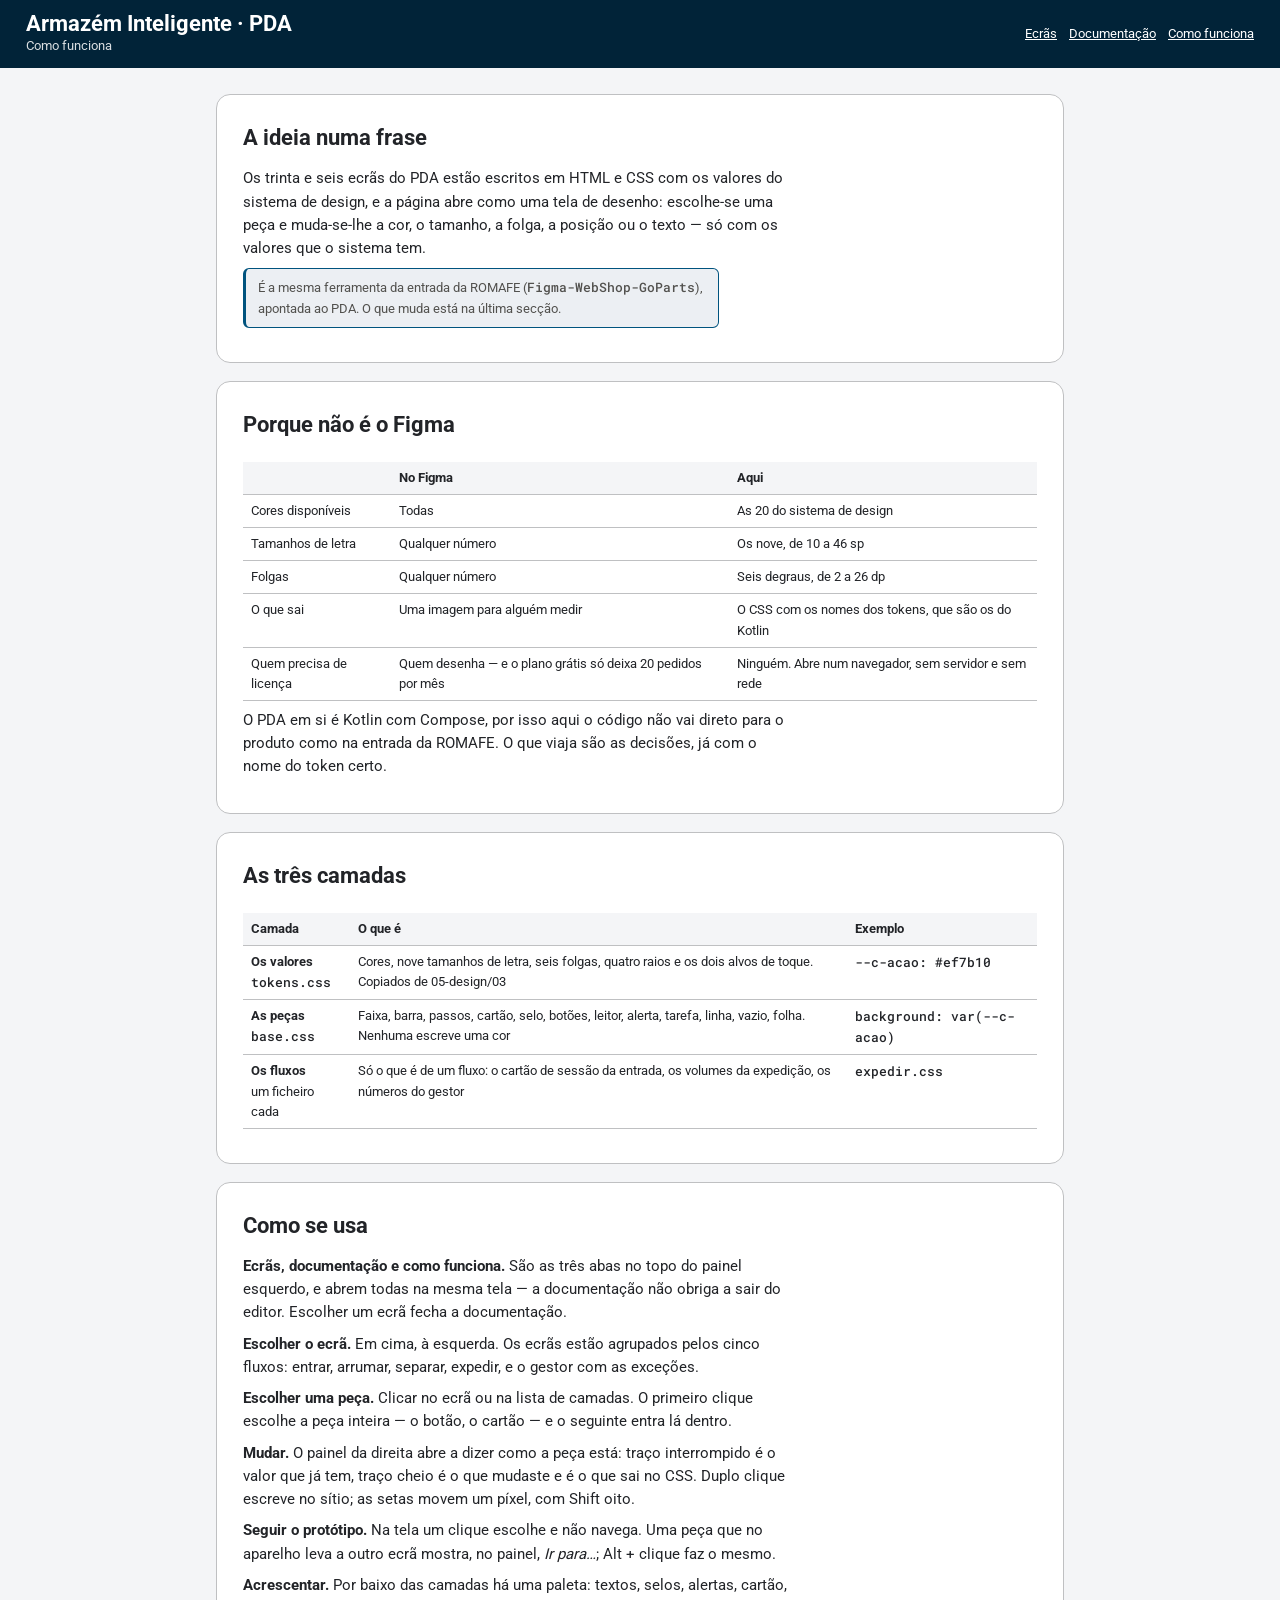
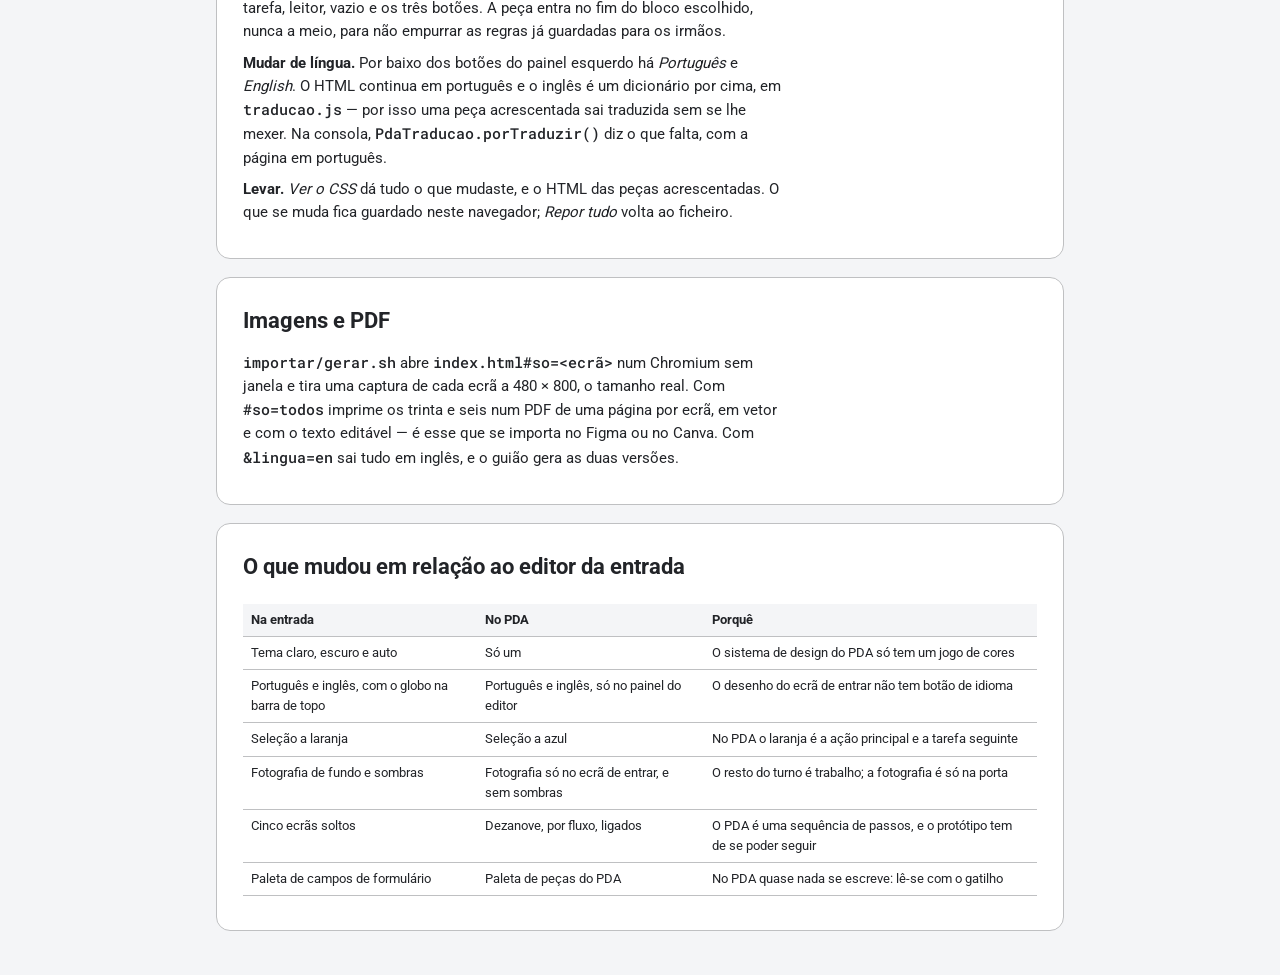
==== commit aa233dcc: "Arrumação: todos os casos, mapa de navegação e o fluxo por escrito - 26 ecrãs da arrumação ligados: " ====
--- a/web/como-funciona.html
+++ b/web/como-funciona.html
@@ -32,7 +32,7 @@
     <section class="seccao" id="ideia">
       <h2>A ideia numa frase</h2>
       <p>
-        Os dezanove ecrãs do PDA estão escritos em HTML e CSS com os valores do sistema de
+        Os trinta e seis ecrãs do PDA estão escritos em HTML e CSS com os valores do sistema de
         design, e a página abre como uma tela de desenho: escolhe-se uma peça e muda-se-lhe a
         cor, o tamanho, a folga, a posição ou o texto — só com os valores que o sistema tem.
       </p>
@@ -93,7 +93,7 @@
       <p>
         <code>importar/gerar.sh</code> abre <code>index.html#so=&lt;ecrã&gt;</code> num Chromium sem
         janela e tira uma captura de cada ecrã a 480 × 800, o tamanho real. Com
-        <code>#so=todos</code> imprime os dezanove num PDF de uma página por ecrã, em vetor e com
+        <code>#so=todos</code> imprime os trinta e seis num PDF de uma página por ecrã, em vetor e com
         o texto editável — é esse que se importa no Figma ou no Canva. Com
         <code>&amp;lingua=en</code> sai tudo em inglês, e o guião gera as duas versões.
       </p>
--- a/web/assets/css/base.css
+++ b/web/assets/css/base.css
@@ -55,13 +55,31 @@
 .barra__sub    { font-size: var(--t-tiny); color: var(--c-texto-3); margin-top: var(--e-xs); }
 
 /* ---------- Passos da missão ---------- */
-.passos { padding: var(--e-md) var(--e-lg); background: var(--c-cartao); border-bottom: 1px solid var(--c-cinzento); }
+/* Os passos: um cartão com os números ligados por uma linha. O passo em que
+   se está é o círculo cheio de acento; os feitos ficam ligados a acento. */
+.passos {
+  margin: var(--e-sm) var(--e-sm) 0; padding: var(--e-md) var(--e-lg);
+  background: var(--c-cartao); border-radius: var(--r-md);
+}
 .passos__linha  { display: flex; justify-content: space-between; align-items: baseline; }
-.passos__titulo { font-size: var(--t-small); font-weight: 500; color: var(--c-texto-2); }
-.passos__conta  { font-size: var(--t-tiny); font-weight: 500; color: var(--c-texto-3); }
-.passos__barra  { display: flex; gap: var(--e-xs); margin-top: var(--e-sm); }
-.passos__traco  { flex: 1; height: var(--espessura-progresso); border-radius: var(--r-pill); background: var(--c-cinzento); }
-.passos__traco--feito { background: var(--c-acento); }
+.passos__titulo { font-size: var(--t-body); font-weight: 700; color: var(--c-texto); }
+.passos__conta  { font-size: var(--t-small); font-weight: 500; color: var(--c-texto-2); }
+.passos__barra  { display: flex; align-items: center; margin-top: var(--e-sm); counter-reset: passo; }
+.passos__traco  { flex: 1; display: flex; align-items: center; counter-increment: passo; }
+.passos__traco:last-child { flex: none; }
+.passos__traco::before {
+  content: counter(passo); display: flex; align-items: center; justify-content: center; flex: none;
+  width: 26px; height: 26px; border-radius: var(--r-pill);
+  background: var(--c-neutro-suave); color: var(--c-texto-2);
+  font: 700 var(--t-small) var(--f-base); font-style: normal;
+}
+.passos__traco:not(:last-child)::after {
+  content: ""; flex: 1; height: var(--espessura-progresso); margin: 0 var(--e-xs);
+  border-radius: var(--r-pill); background: var(--c-neutro-suave);
+}
+.passos__traco--feito:has(+ .passos__traco--feito)::after { background: var(--c-acento); }
+/* o passo em que se está: o último feito */
+.passos__traco--feito:not(:has(+ .passos__traco--feito))::before { background: var(--c-acento); color: var(--c-sobre-marca); }
 
 /* ---------- texto ---------- */
 .ordem  { font-size: var(--t-giant); font-weight: 700; line-height: 1.05; letter-spacing: -.01em; }
@@ -85,6 +103,25 @@
   background: var(--c-cartao); border: 1px solid var(--c-cinzento); border-radius: var(--r-md);
 }
 .cartao--acento { border-color: var(--c-acento); }
+/* com ícone de informação: o «porquê aqui» — azul claro, o ícone à esquerda */
+.cartao--info {
+  display: grid; grid-template-columns: auto 1fr; column-gap: var(--e-md); align-items: start;
+  background: var(--c-neutro-suave);
+}
+.cartao--info > :not(.cartao__icone) { grid-column: 2; }
+.cartao__icone { grid-row: 1 / span 2; width: 28px; height: 28px; color: var(--c-acento); }
+/* o destino: «vai a», o código, porquê e o caminho, num cartão branco */
+.destino {
+  display: flex; flex-direction: column; gap: var(--e-sm);
+  padding: var(--e-md) var(--e-lg); background: var(--c-cartao); border-radius: var(--r-md);
+}
+.caminho {
+  display: flex; align-items: flex-start; gap: var(--e-md);
+  padding-top: var(--e-sm); border-top: 1px solid var(--c-neutro-suave);
+  font-size: var(--t-small); color: var(--c-texto-2);
+}
+.caminho b { color: var(--c-texto); }
+.caminho__icone { width: 24px; height: 24px; flex: none; color: var(--c-texto-3); }
 
 .rotulo { font-size: var(--t-micro); font-weight: 700; letter-spacing: .08em; text-transform: uppercase; color: var(--c-texto-3); }
 .rotulo--acento { color: var(--c-acento); }
@@ -105,19 +142,30 @@
    A variante vem do papel da ação, não de uma cor solta. A AcaoPrincipal é
    uma por ecrã e tem 62 dp; as outras ficam nos 48 dp do mínimo. */
 .btn {
-  display: flex; align-items: center; justify-content: center; width: 100%;
+  display: flex; align-items: center; justify-content: center; gap: var(--e-sm); width: 100%;
   min-height: var(--alvo); padding: 0 var(--e-lg);
-  border: 1px solid var(--c-cinzento); border-radius: var(--r-md);
-  background: var(--c-cartao); color: var(--c-texto);
-  font: 500 var(--t-body)/1.2 var(--f-base); text-align: center; cursor: pointer;
-}
+  border: 2px solid transparent; border-radius: var(--r-md);
+  background: var(--c-acento); color: var(--c-sobre-marca);
+  font: 700 var(--t-body)/1.2 var(--f-base); text-align: center; cursor: pointer;
+}
+/* Três temas, e cada botão tem o seu ícone:
+     laranja      a ação principal — uma por ecrã, 62 dp
+     azul         as alternativas com peso (está ocupada, outro problema)
+     transparente as saídas de recurso (não consigo ler, já não está lá) */
+.btn__icone { width: 20px; height: 20px; flex: none; }
 .btn--acao {
-  min-height: var(--alvo-lg); border-color: transparent;
+  min-height: var(--alvo-lg);
   background: var(--c-acao); color: var(--c-sobre-marca);
   font-size: var(--t-lead); font-weight: 700;
 }
+.btn--acao .btn__icone { width: 24px; height: 24px; }
 .btn--acao:active { background: var(--c-acao-premido); }
-.btn--secundario { border: 2px solid var(--c-acento); color: var(--c-acento); font-weight: 700; }
+/* a seta diz que o botão leva a outro ecrã; fica encostada à direita */
+.btn--com-seta { position: relative; }
+.btn__seta { position: absolute; right: var(--e-lg); width: 22px; height: 22px; }
+/* a seta de avançar vai colada ao texto, como parte da frase */
+.btn__seta--junto { position: static; margin-left: var(--e-md); }
+.btn--secundario { border-color: var(--c-acento); background: transparent; color: var(--c-acento); }
 .btn:disabled { background: var(--c-neutro-suave); border-color: transparent; color: var(--c-texto-3); cursor: not-allowed; }
 .btn:focus-visible { outline: 3px solid var(--c-acento); outline-offset: 2px; }
 
@@ -126,18 +174,24 @@
 
 /* ---------- Leitor: onde a pessoa tem de ler com o gatilho ---------- */
 .leitor {
-  display: flex; align-items: center; gap: var(--e-lg);
+  display: flex; align-items: center; gap: var(--e-lg); min-height: var(--alvo-lg);
   padding: var(--e-md) var(--e-lg); border-radius: var(--r-md);
-  background: var(--c-neutro-suave); color: var(--c-texto-2);
-  font-size: var(--t-small); font-weight: 500;
-}
-.leitor__icone { display: flex; align-items: flex-end; gap: var(--e-xs); flex: none; }
-.leitor__icone i { display: block; width: 3px; height: 16px; background: var(--c-acento); }
-.leitor__icone i:nth-child(2n) { width: 2px; height: 12px; }
+  background: var(--c-acento); color: var(--c-sobre-marca);
+  font-size: var(--t-body); font-weight: 700; line-height: 1.25;
+}
+/* o leitor: a moldura com as barras, um traço, e o que fazer */
+.leitor__icone { width: 36px; height: 36px; flex: none; }
+.leitor__traco { align-self: stretch; width: 1px; flex: none; background: var(--c-sobre-marca); opacity: .35; }
 
 /* ---------- Alertas ---------- */
-.alerta { padding: var(--e-md) var(--e-lg); border-radius: var(--r-md); font-size: var(--t-tiny); }
-.alerta__titulo { display: block; font-size: var(--t-small); font-weight: 700; }
+/* O ícone à esquerda diz o tom antes de se ler: visto, aviso, erro. */
+.alerta {
+  display: grid; grid-template-columns: auto 1fr; column-gap: var(--e-md); row-gap: var(--e-xs); align-items: center;
+  padding: var(--e-md) var(--e-lg); border-radius: var(--r-md); font-size: var(--t-small); line-height: 1.3;
+}
+.alerta__icone { grid-row: 1 / span 2; width: 28px; height: 28px; }
+.alerta__titulo { font-size: var(--t-body); font-weight: 700; }
+.alerta__texto { grid-column: 2; }
 .alerta--bom   { background: var(--c-bom-suave);   color: var(--c-bom); }
 .alerta--aviso { background: var(--c-aviso-suave); color: var(--c-aviso); }
 .alerta--erro  { background: var(--c-erro-suave);  color: var(--c-erro); }
@@ -152,6 +206,47 @@
 .tarefa--seguinte { border: 2px solid var(--c-acao); }
 .tarefa__titulo { font-size: var(--t-body); font-weight: 700; }
 .tarefa__porque { font-size: var(--t-tiny); color: var(--c-texto-2); }
+/* Uma regra que a pessoa tem de saber, sem ser aviso: caixa azul clara. */
+.nota {
+  padding: var(--e-md) var(--e-lg); border: 1px solid var(--c-acento); border-radius: var(--r-md);
+  background: var(--c-neutro-suave); font-size: var(--t-small); color: var(--c-texto-2);
+}
+.linha__valor--forte { font-weight: 700; }
+.cartao__titulo { font-size: var(--t-big); font-weight: 700; line-height: 1.15; }
+
+/* A seguinte, em destaque: contorno e fundo de acento, como o selo. */
+.tarefa--destaque { border: 2px solid var(--c-acento); background: var(--c-neutro-suave); }
+.tarefa--destaque .selo { background: var(--c-cartao); }
+
+/* ---------- Topo: voltar, onde se está, e a rede ----------
+   Nos ecrãs que se abrem a partir do início. A rede fica, porque sem rede o
+   PDA não trabalha e isso tem de se ver em todos os ecrãs. */
+.topo {
+  display: grid; grid-template-columns: 1fr auto 1fr; align-items: center; flex: none;
+  min-height: var(--alvo); padding: 0 var(--e-md);
+  background: var(--c-invertido); color: var(--c-sobre-marca);
+}
+.topo__voltar {
+  justify-self: start; display: flex; align-items: center; gap: var(--e-xs);
+  min-height: var(--alvo); padding: 0; border: 0; background: none;
+  font: 500 var(--t-body) var(--f-base); color: inherit;
+}
+.topo__voltar svg { width: 20px; height: 20px; }
+.topo__titulo { font-size: var(--t-body); font-weight: 700; }
+.topo__rede { justify-self: end; font-size: var(--t-small); }
+
+/* ---------- Cabeça da fila: o título e quantas são ---------- */
+.cabeca-fila { display: flex; align-items: center; justify-content: space-between; gap: var(--e-md); }
+.cabeca-fila__titulo { font-size: var(--t-big); font-weight: 700; line-height: 1.2; }
+.cabeca-fila__conta {
+  flex: none; padding: var(--e-xs) var(--e-md); border-radius: var(--r-sm);
+  background: var(--c-neutro-suave); font-size: var(--t-small); color: var(--c-texto);
+}
+.cabeca-fila__sub { margin-top: calc(-1 * var(--e-sm)); font-size: var(--t-small); color: var(--c-texto-2); }
+.total-fila {
+  padding: var(--e-md) var(--e-lg); border-radius: var(--r-md);
+  background: var(--c-neutro-suave); font-size: var(--t-small); color: var(--c-texto);
+}
 
 /* ---------- Linha: rótulo à esquerda, valor à direita ---------- */
 .linha { display: flex; justify-content: space-between; gap: var(--e-md); font-size: var(--t-small); color: var(--c-texto-2); }
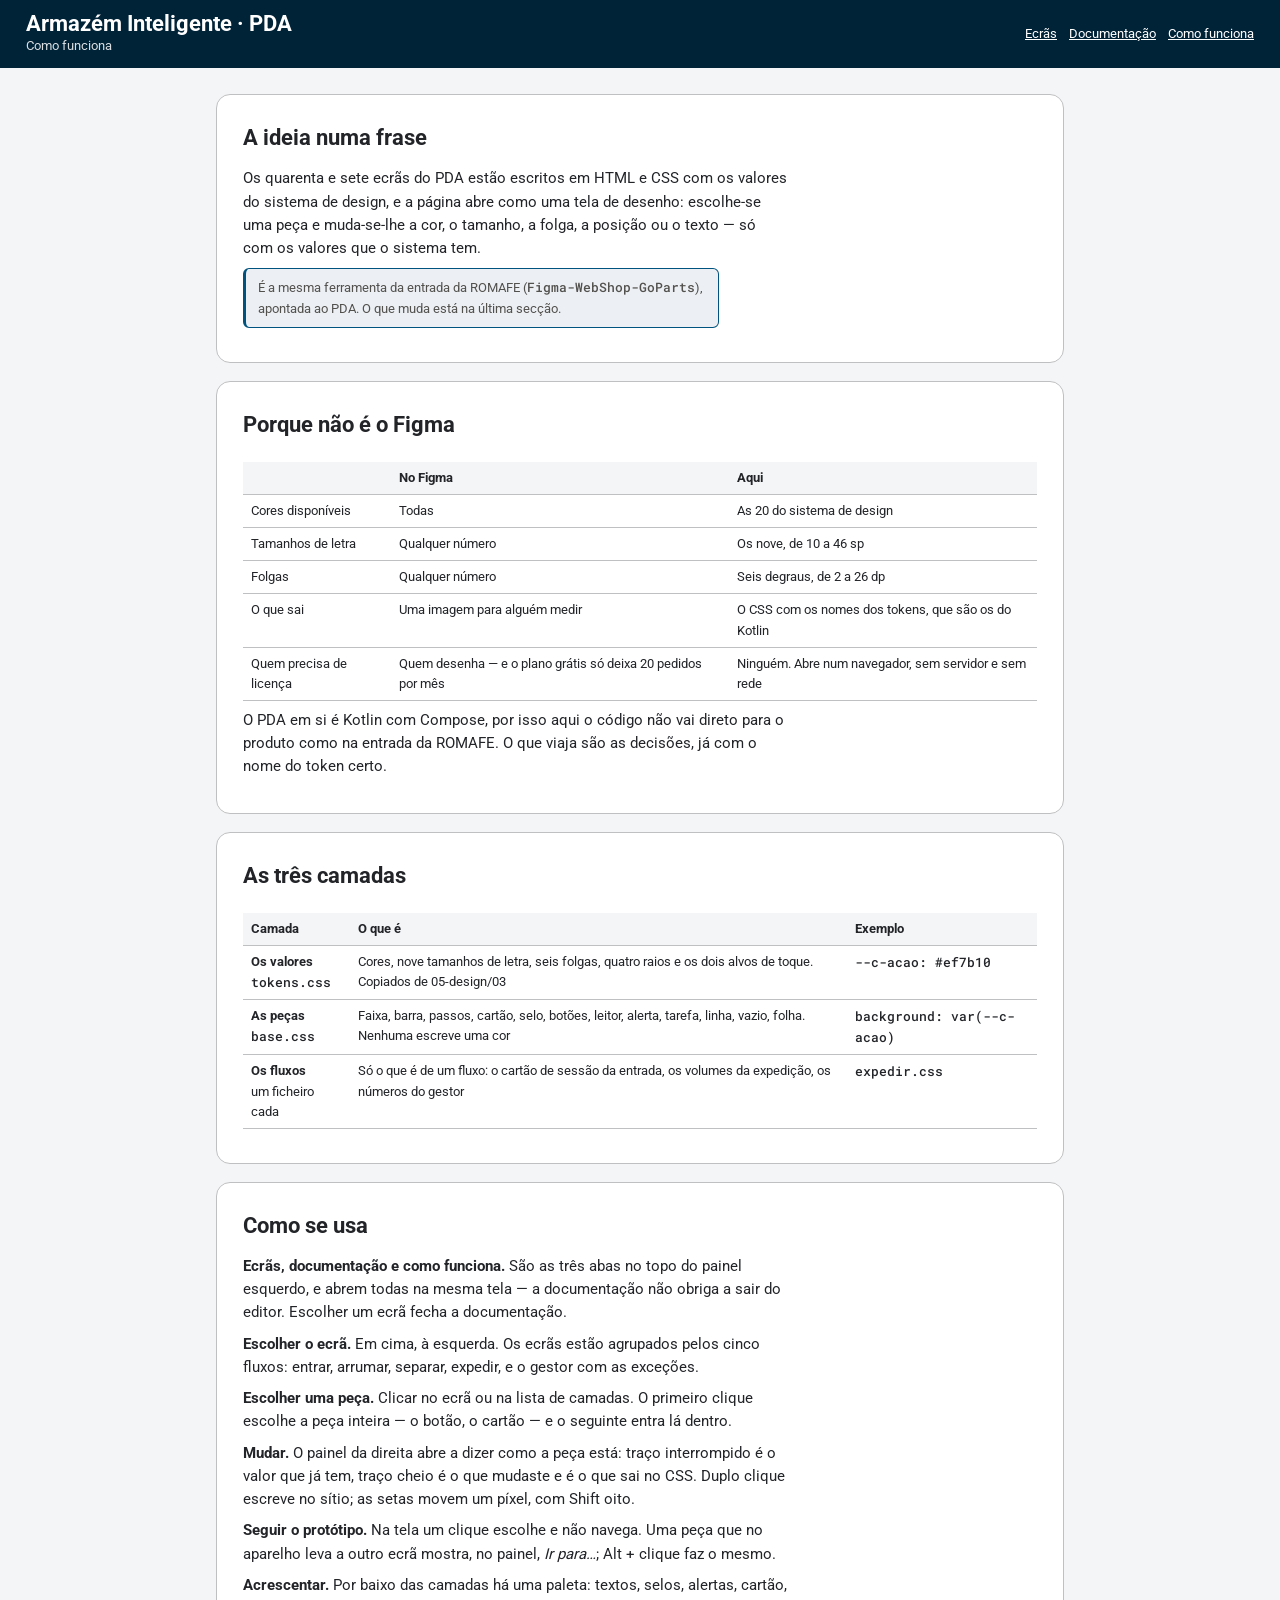
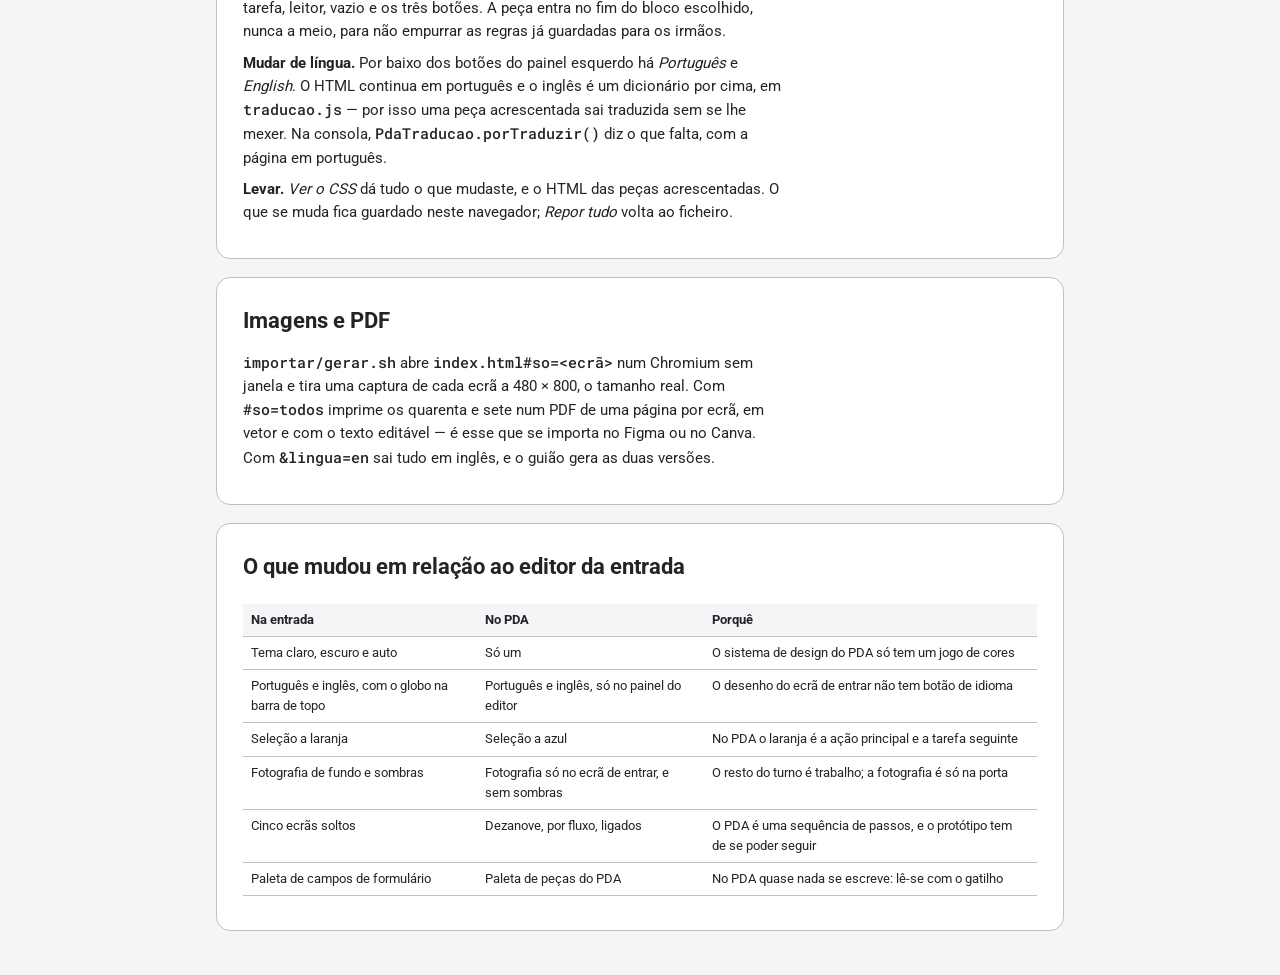
==== commit bacf1662: "Separação com todos os casos, e reparação do ecrã da chegada - Início da separação e fila própria; a" ====
--- a/web/como-funciona.html
+++ b/web/como-funciona.html
@@ -32,7 +32,7 @@
     <section class="seccao" id="ideia">
       <h2>A ideia numa frase</h2>
       <p>
-        Os trinta e seis ecrãs do PDA estão escritos em HTML e CSS com os valores do sistema de
+        Os quarenta e sete ecrãs do PDA estão escritos em HTML e CSS com os valores do sistema de
         design, e a página abre como uma tela de desenho: escolhe-se uma peça e muda-se-lhe a
         cor, o tamanho, a folga, a posição ou o texto — só com os valores que o sistema tem.
       </p>
@@ -93,7 +93,7 @@
       <p>
         <code>importar/gerar.sh</code> abre <code>index.html#so=&lt;ecrã&gt;</code> num Chromium sem
         janela e tira uma captura de cada ecrã a 480 × 800, o tamanho real. Com
-        <code>#so=todos</code> imprime os trinta e seis num PDF de uma página por ecrã, em vetor e com
+        <code>#so=todos</code> imprime os quarenta e sete num PDF de uma página por ecrã, em vetor e com
         o texto editável — é esse que se importa no Figma ou no Canva. Com
         <code>&amp;lingua=en</code> sai tudo em inglês, e o guião gera as duas versões.
       </p>
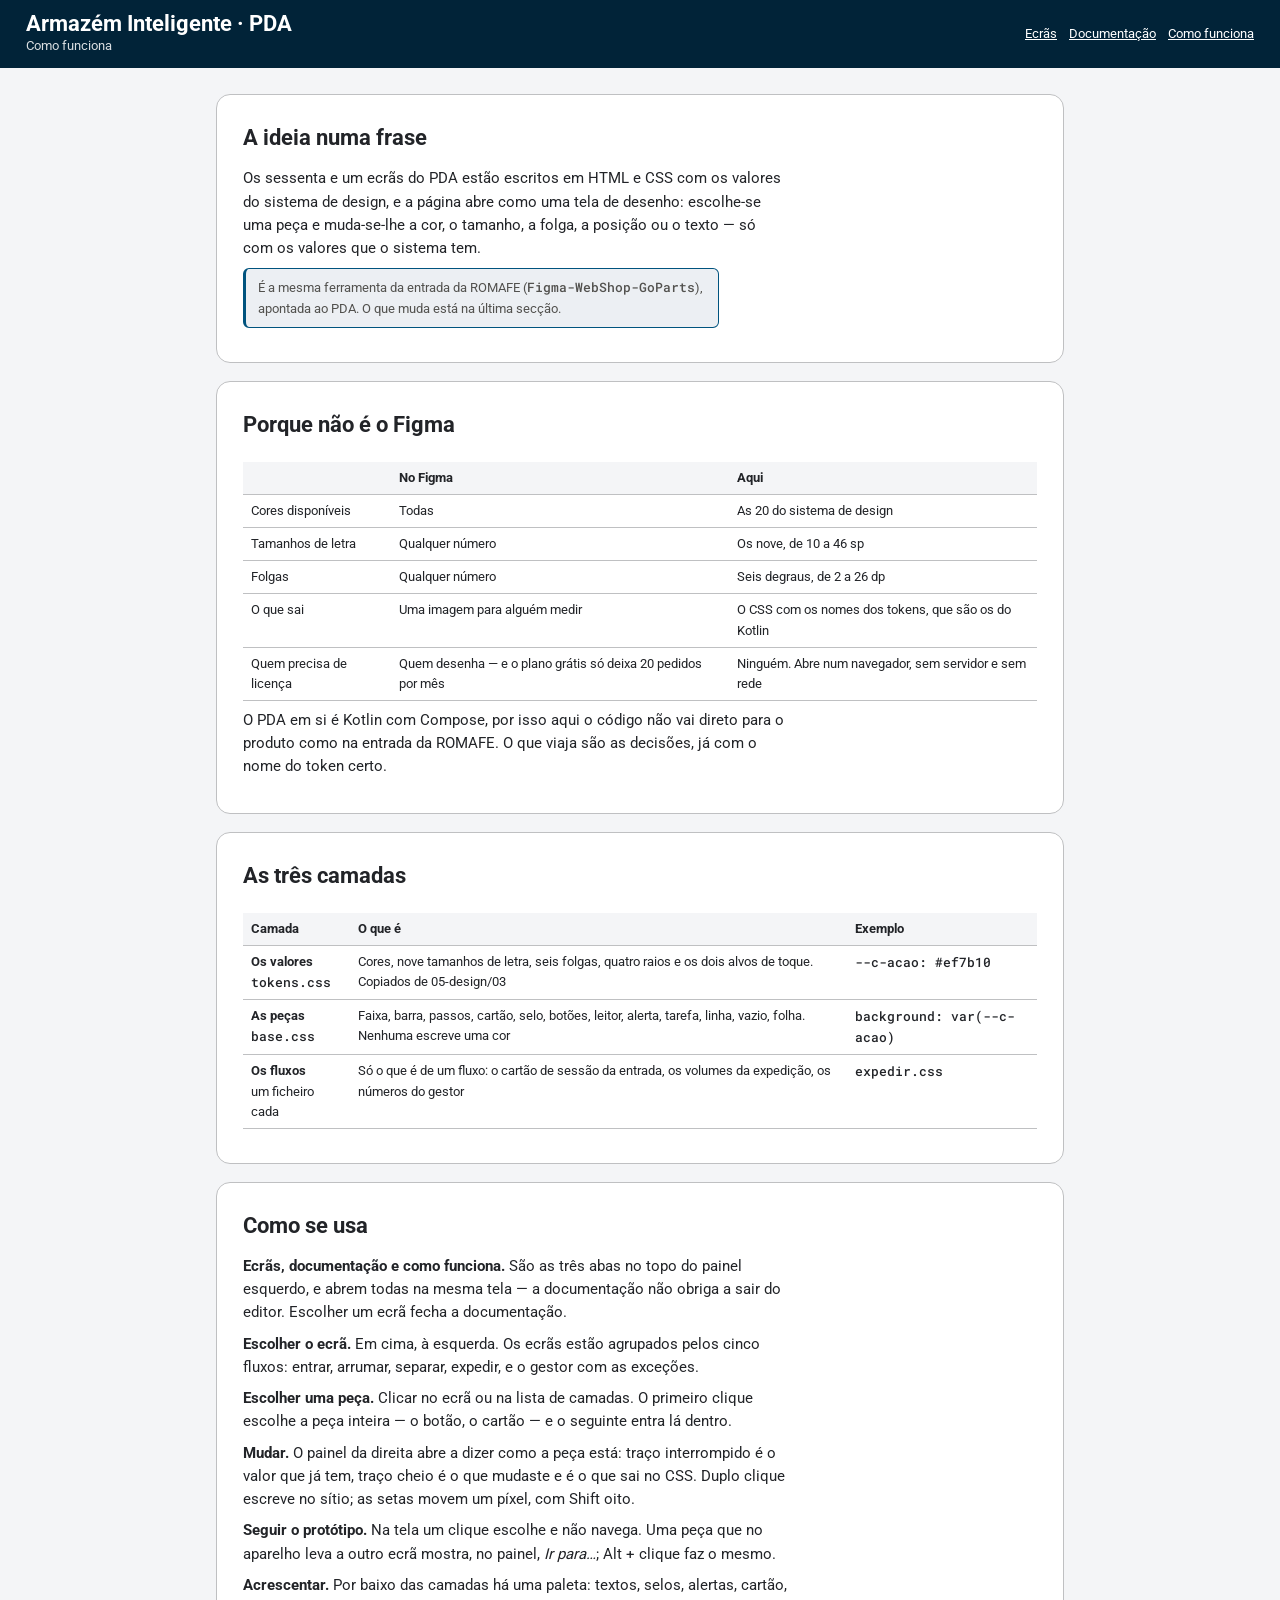
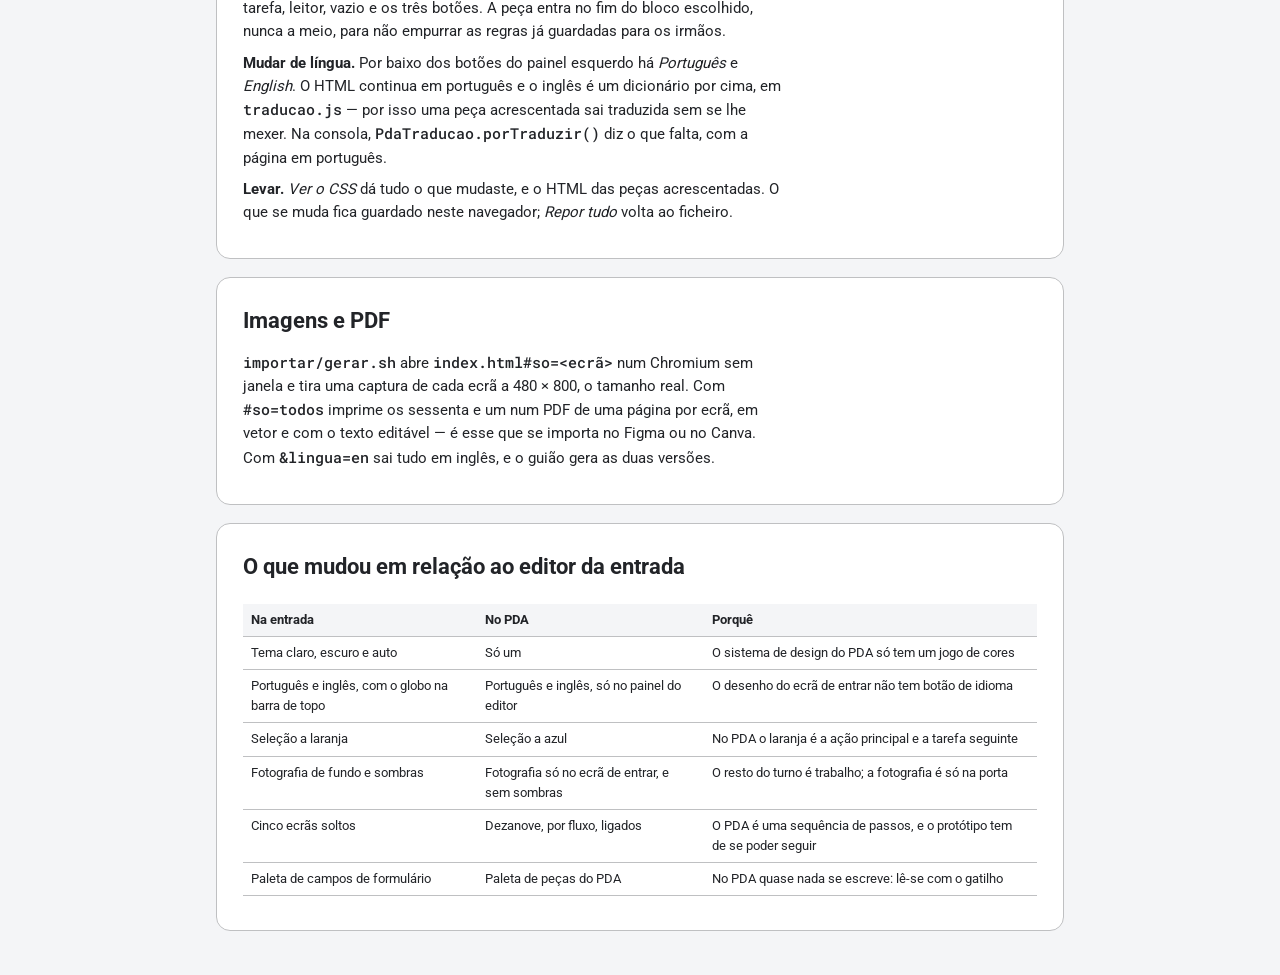
==== commit 53be6988: "Expedição e gestor com todos os casos; filtro sem «Todas» - Expedição: início, fila, saída fechada, " ====
--- a/web/como-funciona.html
+++ b/web/como-funciona.html
@@ -32,7 +32,7 @@
     <section class="seccao" id="ideia">
       <h2>A ideia numa frase</h2>
       <p>
-        Os quarenta e sete ecrãs do PDA estão escritos em HTML e CSS com os valores do sistema de
+        Os sessenta e um ecrãs do PDA estão escritos em HTML e CSS com os valores do sistema de
         design, e a página abre como uma tela de desenho: escolhe-se uma peça e muda-se-lhe a
         cor, o tamanho, a folga, a posição ou o texto — só com os valores que o sistema tem.
       </p>
@@ -93,7 +93,7 @@
       <p>
         <code>importar/gerar.sh</code> abre <code>index.html#so=&lt;ecrã&gt;</code> num Chromium sem
         janela e tira uma captura de cada ecrã a 480 × 800, o tamanho real. Com
-        <code>#so=todos</code> imprime os quarenta e sete num PDF de uma página por ecrã, em vetor e com
+        <code>#so=todos</code> imprime os sessenta e um num PDF de uma página por ecrã, em vetor e com
         o texto editável — é esse que se importa no Figma ou no Canva. Com
         <code>&amp;lingua=en</code> sai tudo em inglês, e o guião gera as duas versões.
       </p>
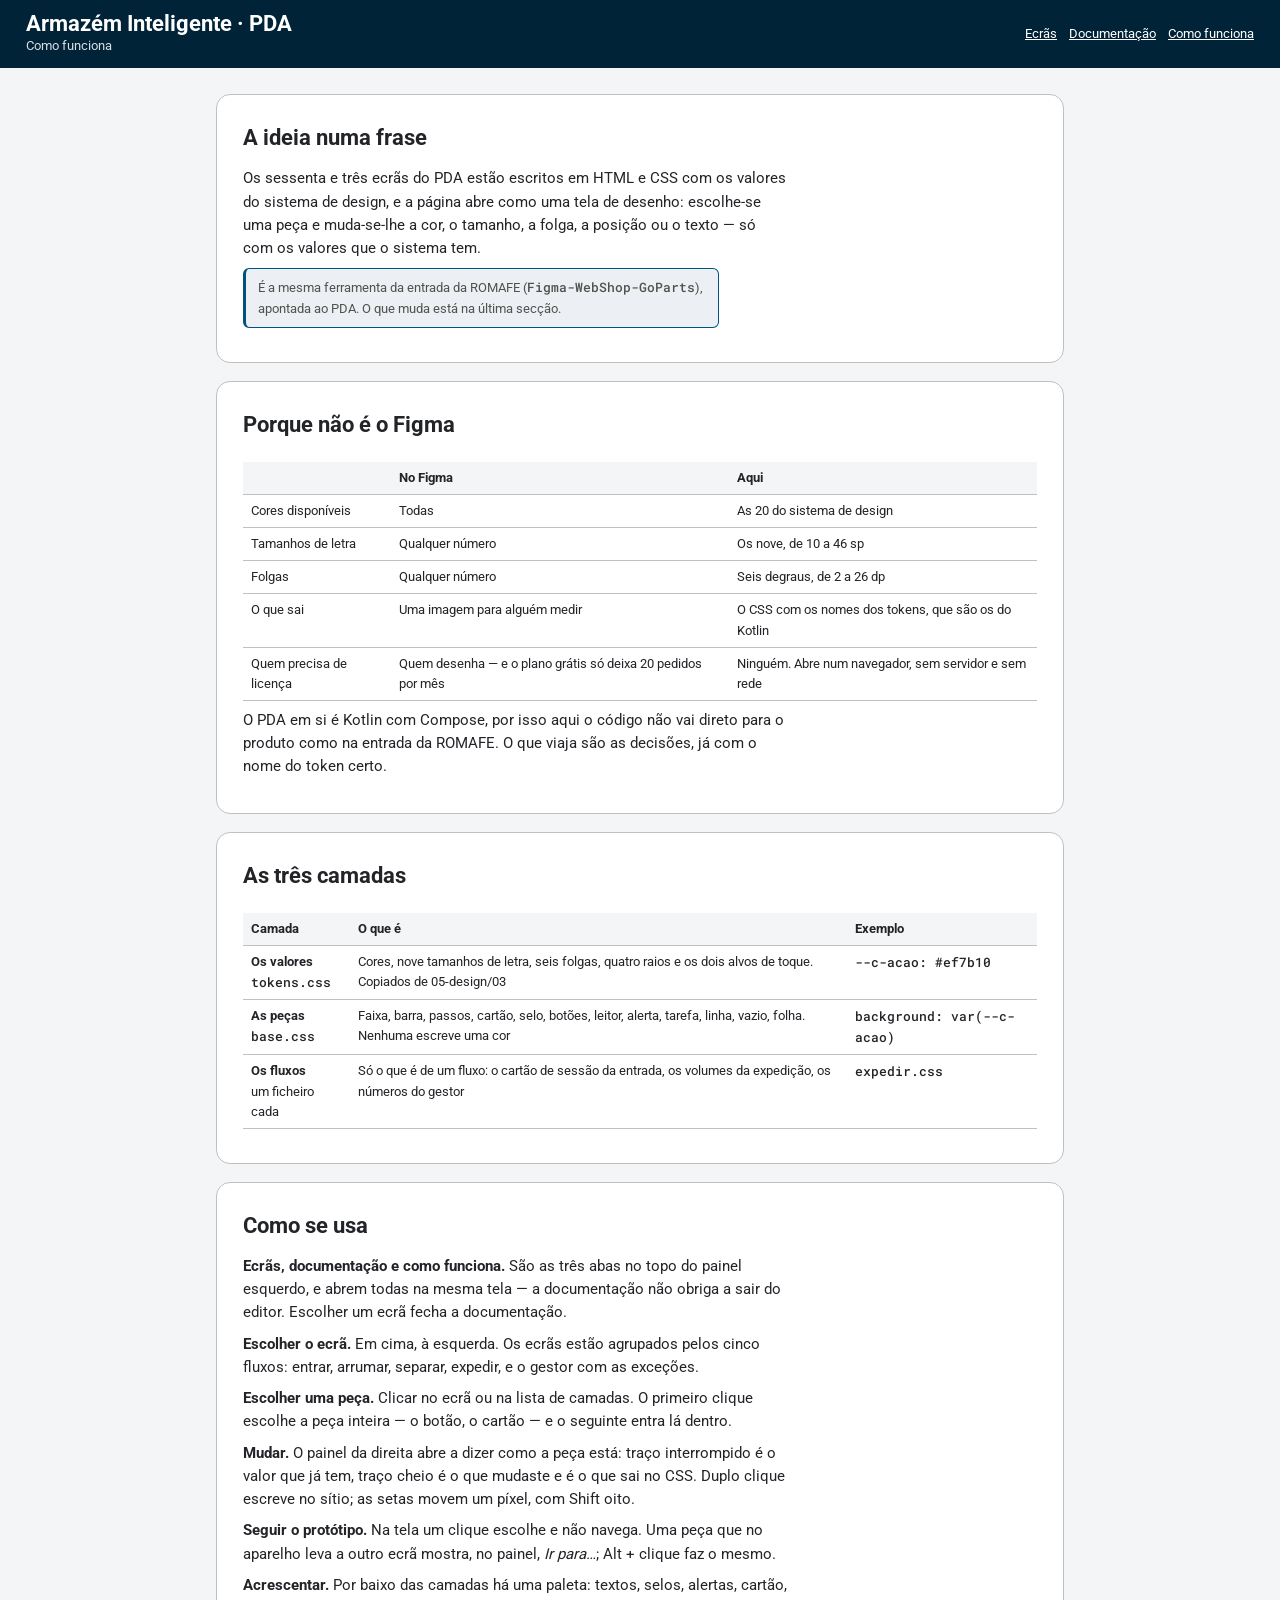
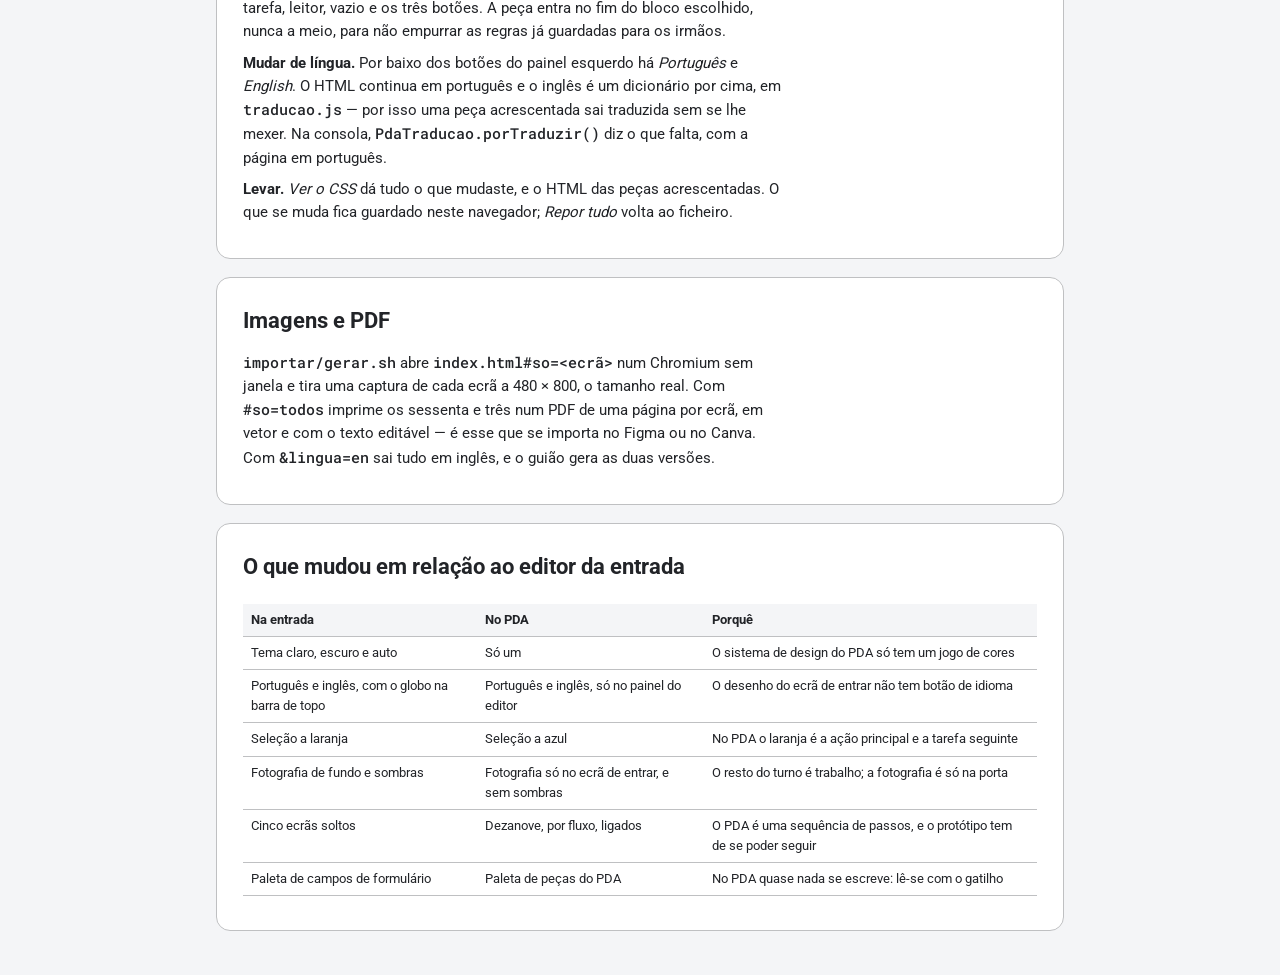
==== commit 7b6c158c: "Gestor: faz tudo e vê os padrões - «Todas as operações»: a chegada, corrigir posição, as consultas, " ====
--- a/web/como-funciona.html
+++ b/web/como-funciona.html
@@ -32,7 +32,7 @@
     <section class="seccao" id="ideia">
       <h2>A ideia numa frase</h2>
       <p>
-        Os sessenta e um ecrãs do PDA estão escritos em HTML e CSS com os valores do sistema de
+        Os sessenta e três ecrãs do PDA estão escritos em HTML e CSS com os valores do sistema de
         design, e a página abre como uma tela de desenho: escolhe-se uma peça e muda-se-lhe a
         cor, o tamanho, a folga, a posição ou o texto — só com os valores que o sistema tem.
       </p>
@@ -93,7 +93,7 @@
       <p>
         <code>importar/gerar.sh</code> abre <code>index.html#so=&lt;ecrã&gt;</code> num Chromium sem
         janela e tira uma captura de cada ecrã a 480 × 800, o tamanho real. Com
-        <code>#so=todos</code> imprime os sessenta e um num PDF de uma página por ecrã, em vetor e com
+        <code>#so=todos</code> imprime os sessenta e três num PDF de uma página por ecrã, em vetor e com
         o texto editável — é esse que se importa no Figma ou no Canva. Com
         <code>&amp;lingua=en</code> sai tudo em inglês, e o guião gera as duas versões.
       </p>
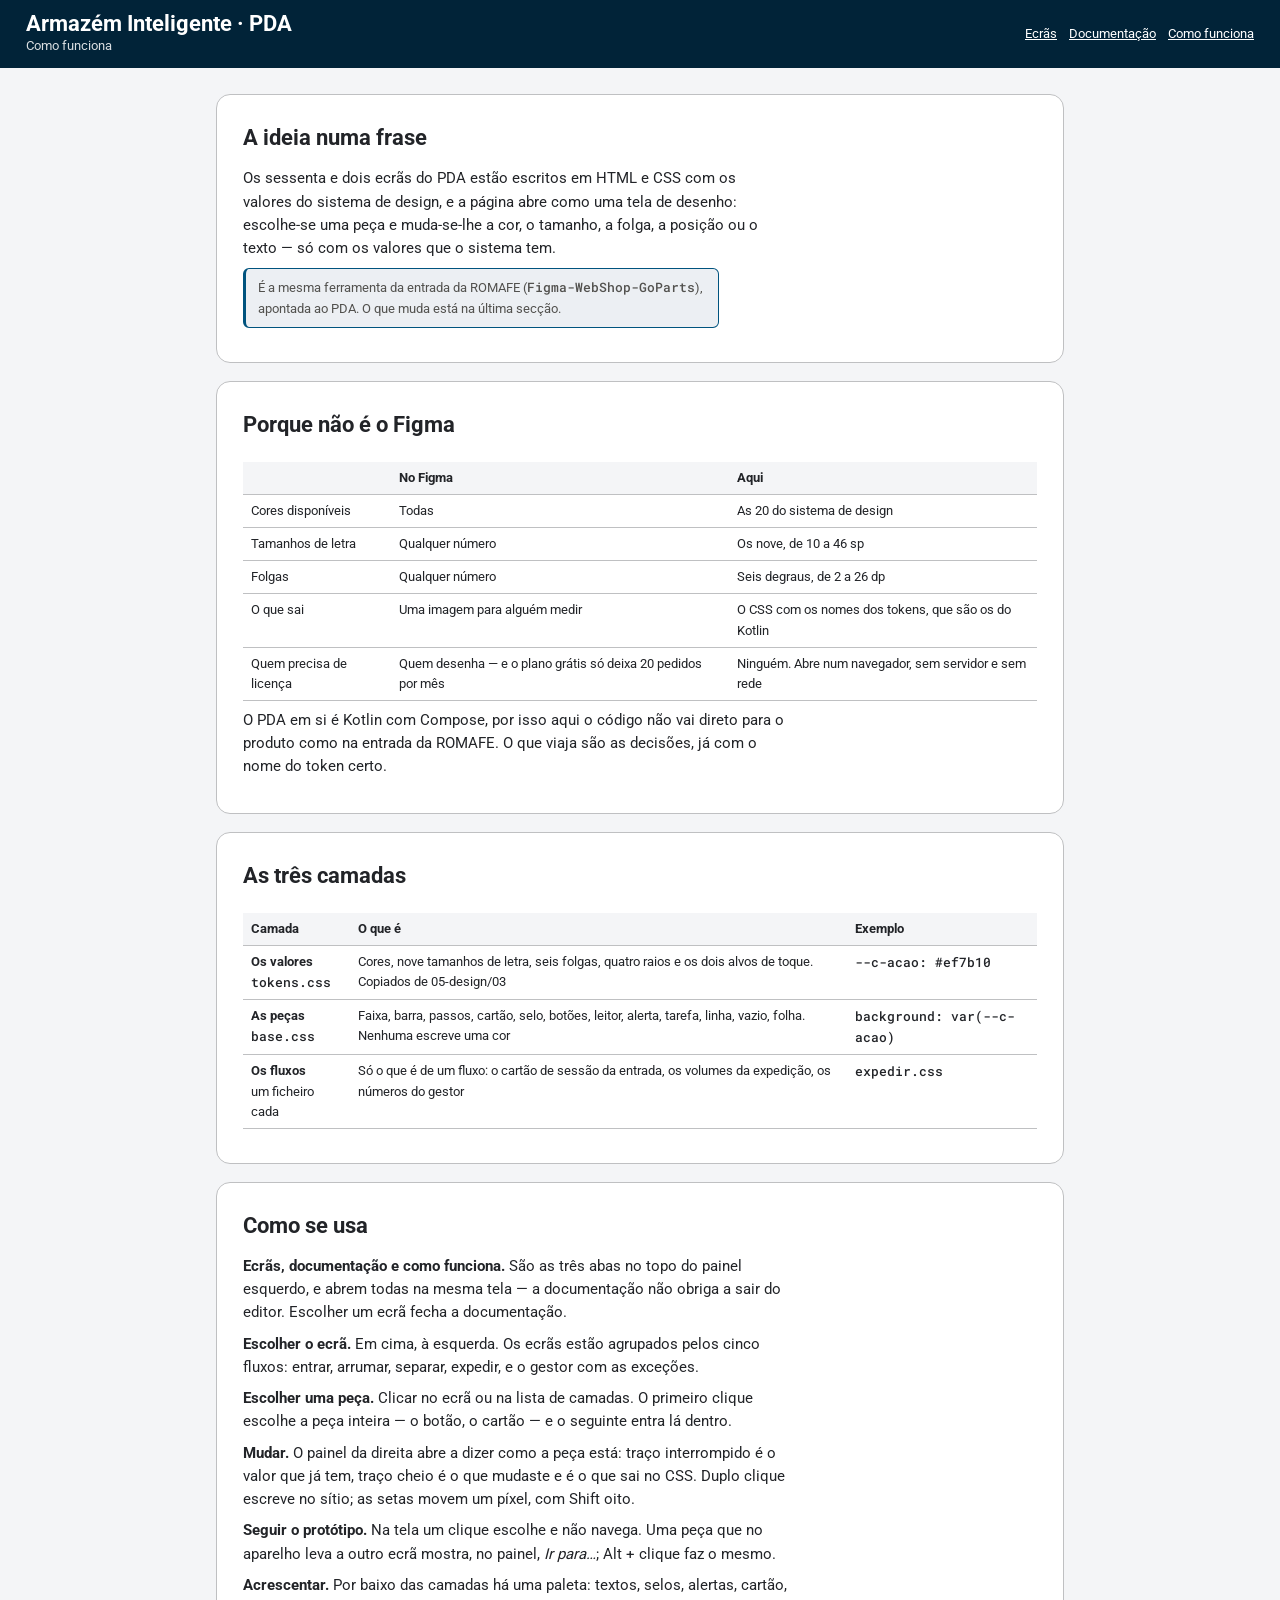
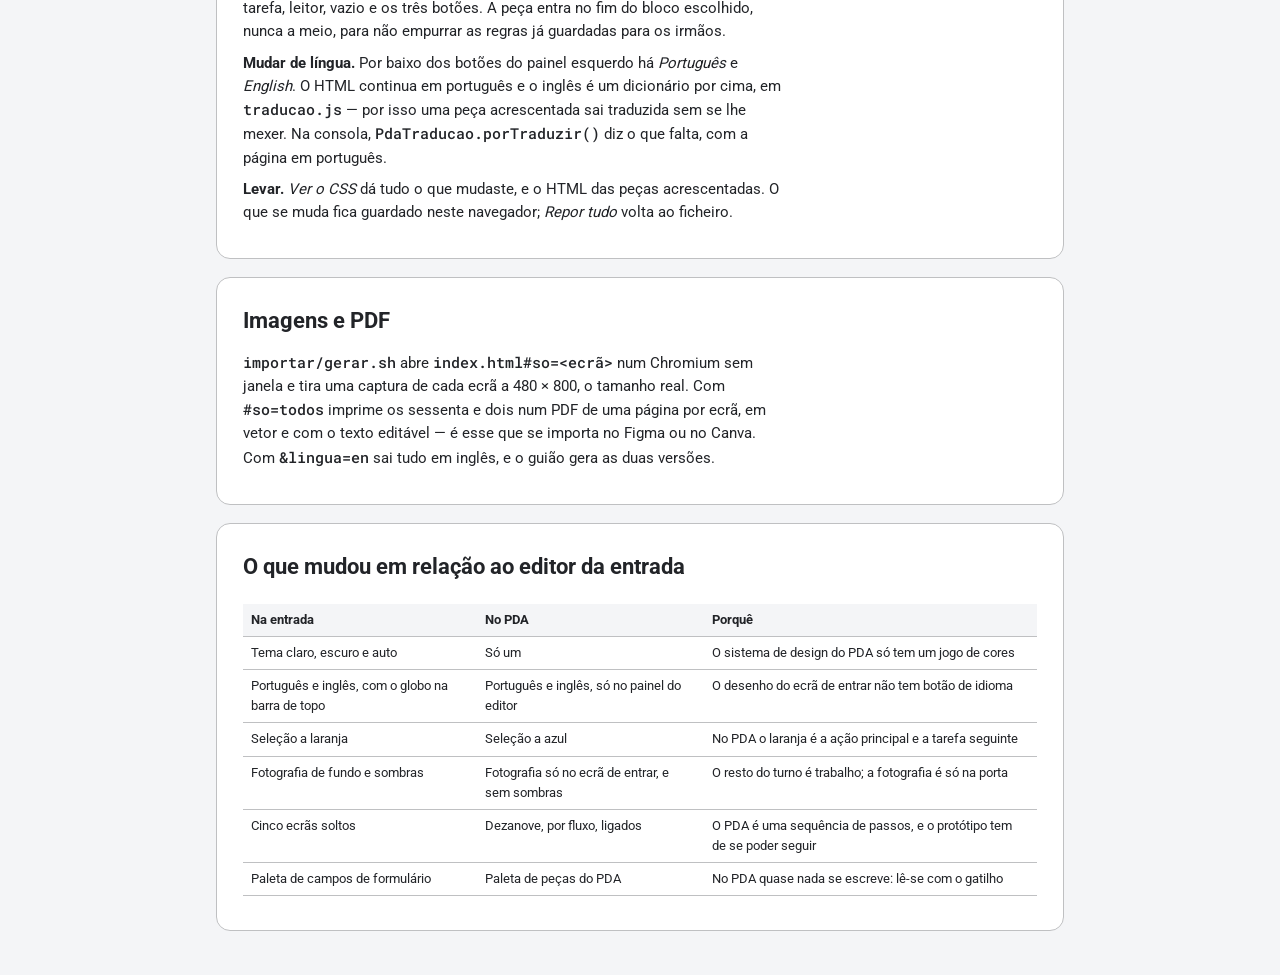
==== commit b6a1a62a: "Gestor mais simples, e a guia diz quando sai - Os sinais deixaram de ser ecrã à parte: estão no rela" ====
--- a/web/como-funciona.html
+++ b/web/como-funciona.html
@@ -32,7 +32,7 @@
     <section class="seccao" id="ideia">
       <h2>A ideia numa frase</h2>
       <p>
-        Os sessenta e três ecrãs do PDA estão escritos em HTML e CSS com os valores do sistema de
+        Os sessenta e dois ecrãs do PDA estão escritos em HTML e CSS com os valores do sistema de
         design, e a página abre como uma tela de desenho: escolhe-se uma peça e muda-se-lhe a
         cor, o tamanho, a folga, a posição ou o texto — só com os valores que o sistema tem.
       </p>
@@ -93,7 +93,7 @@
       <p>
         <code>importar/gerar.sh</code> abre <code>index.html#so=&lt;ecrã&gt;</code> num Chromium sem
         janela e tira uma captura de cada ecrã a 480 × 800, o tamanho real. Com
-        <code>#so=todos</code> imprime os sessenta e três num PDF de uma página por ecrã, em vetor e com
+        <code>#so=todos</code> imprime os sessenta e dois num PDF de uma página por ecrã, em vetor e com
         o texto editável — é esse que se importa no Figma ou no Canva. Com
         <code>&amp;lingua=en</code> sai tudo em inglês, e o guião gera as duas versões.
       </p>
